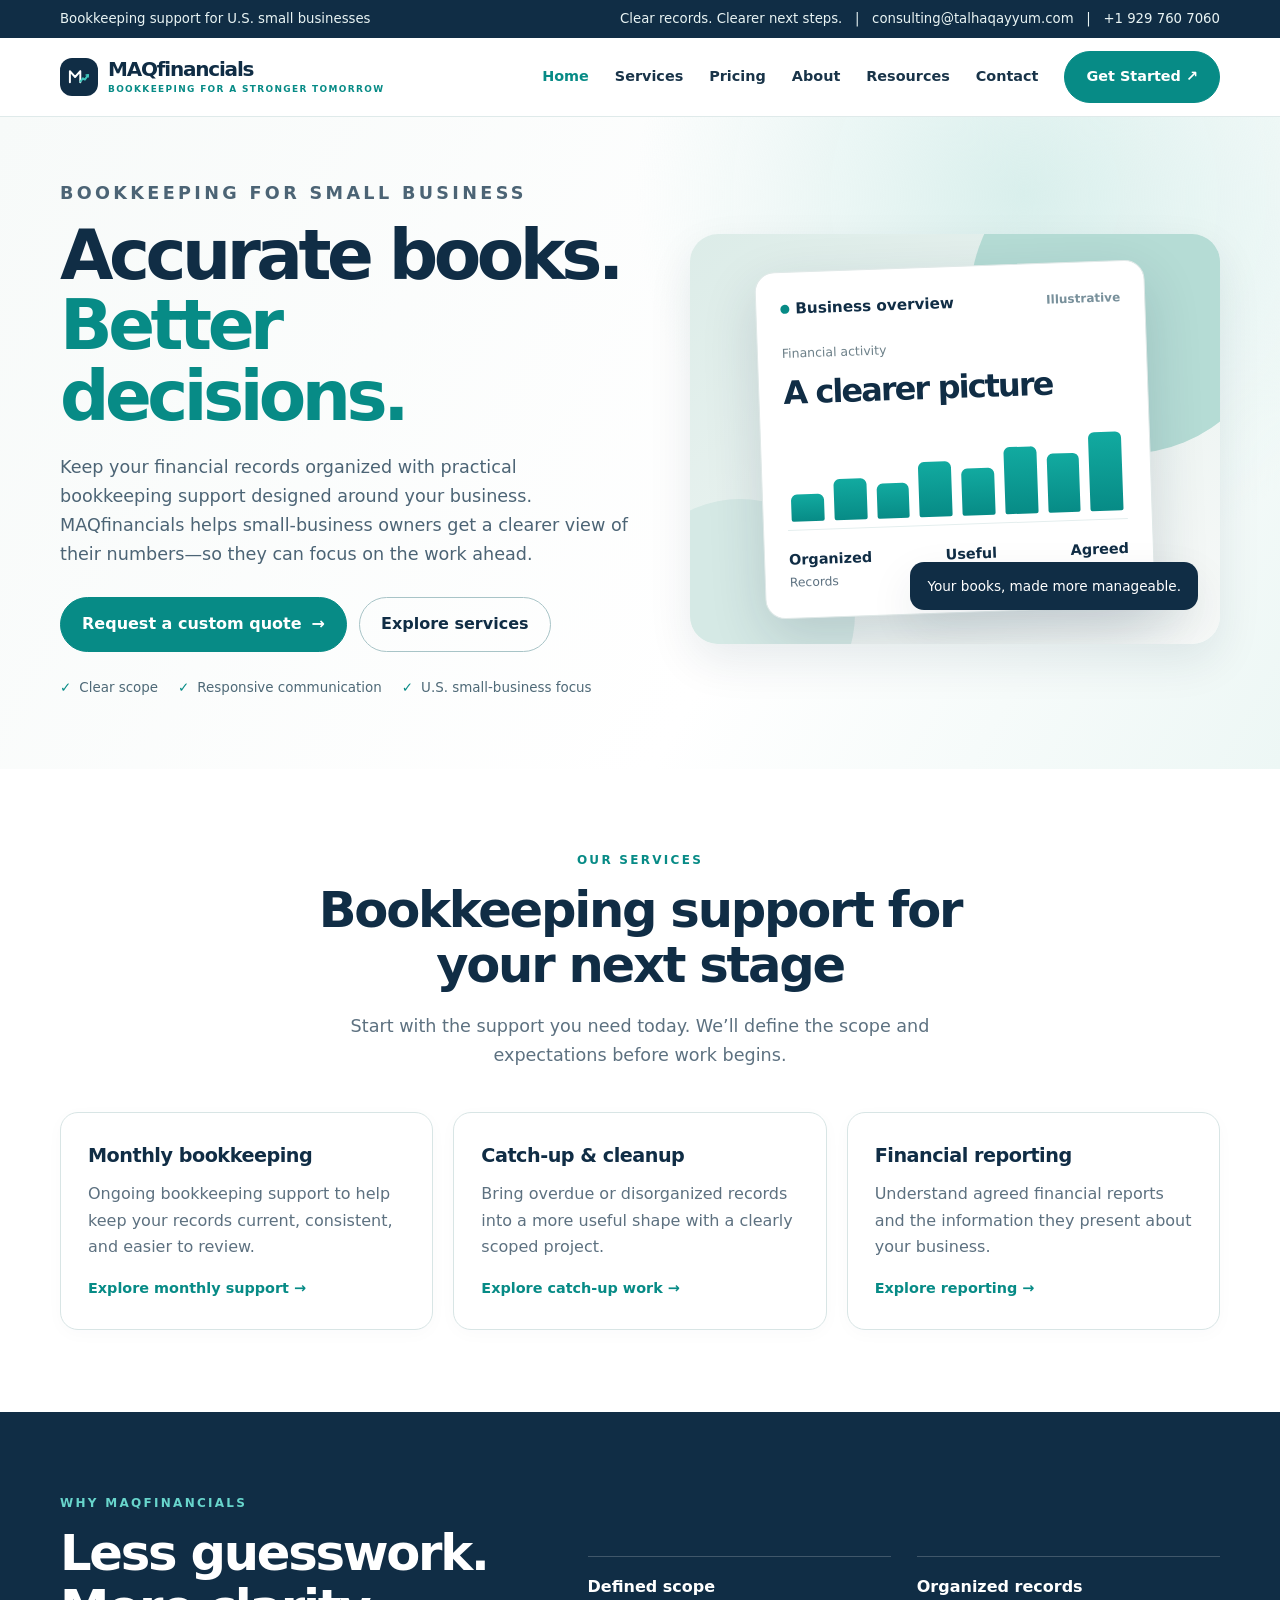
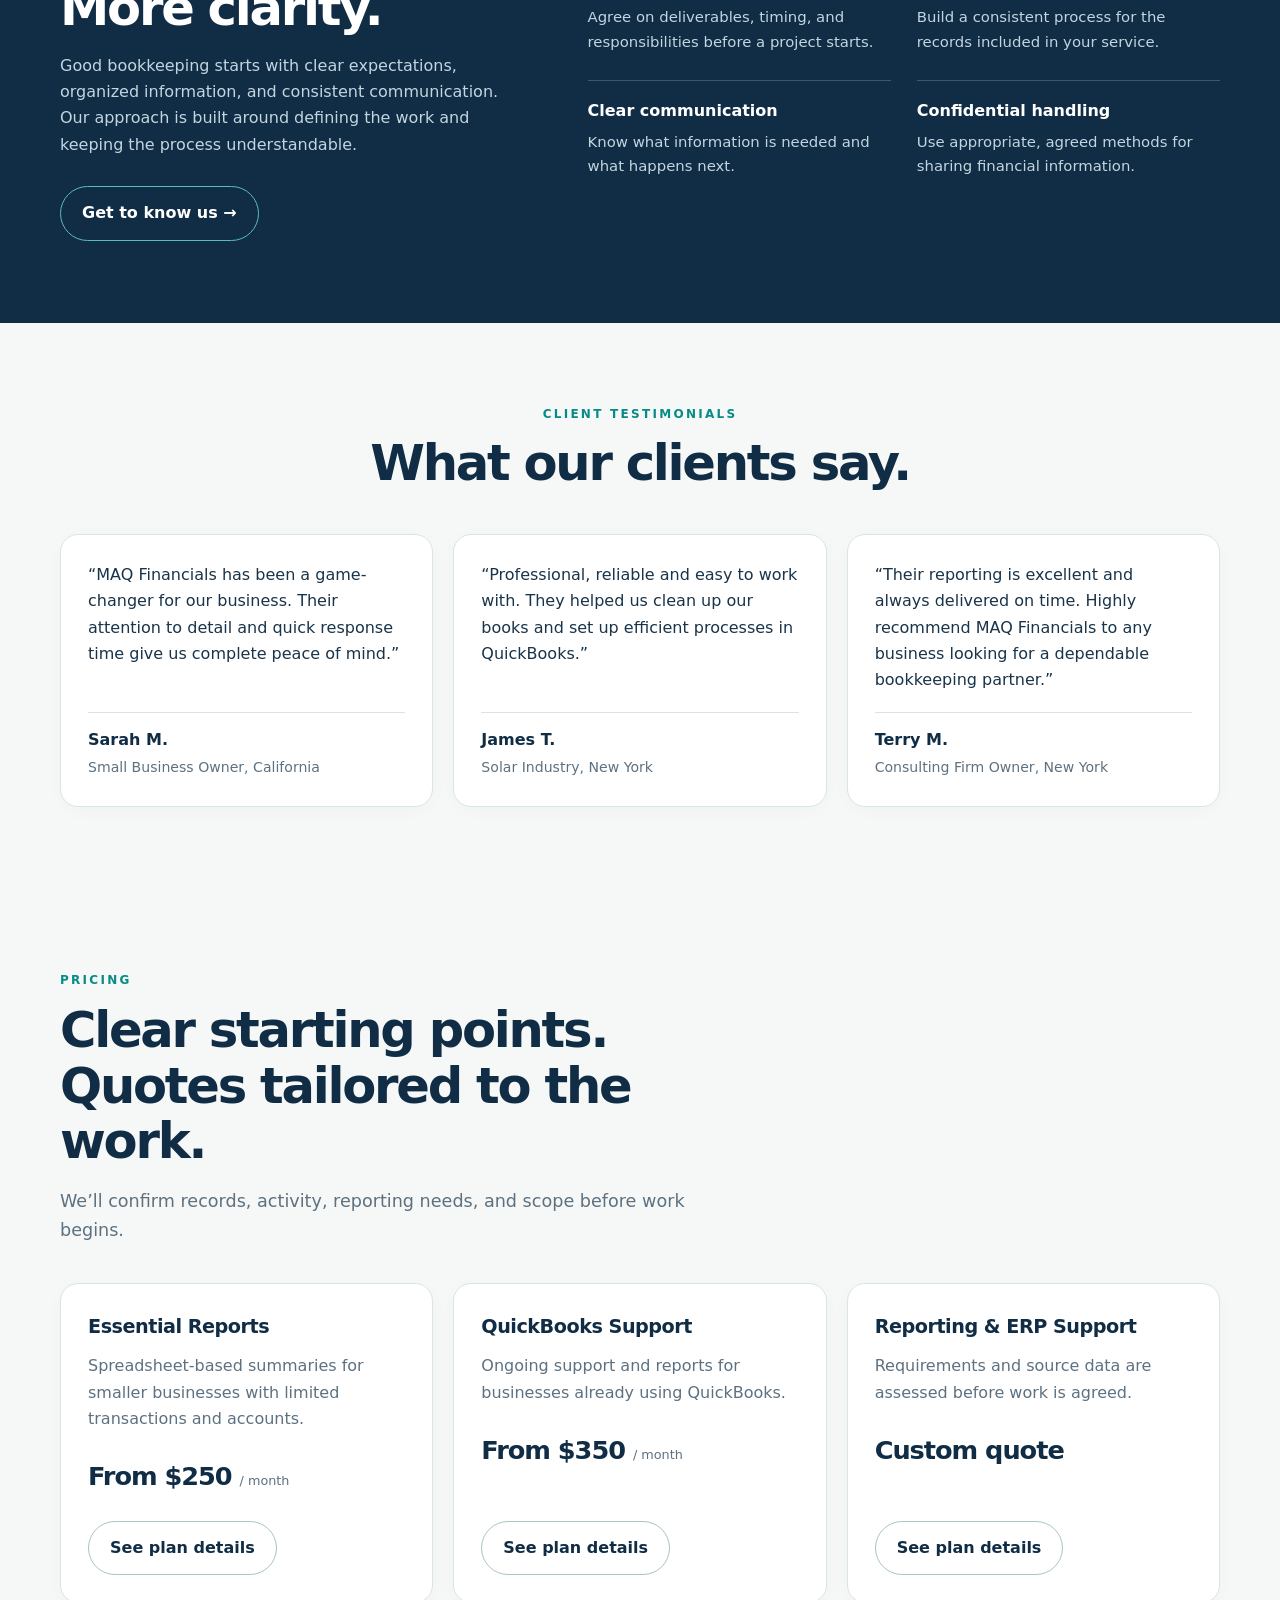
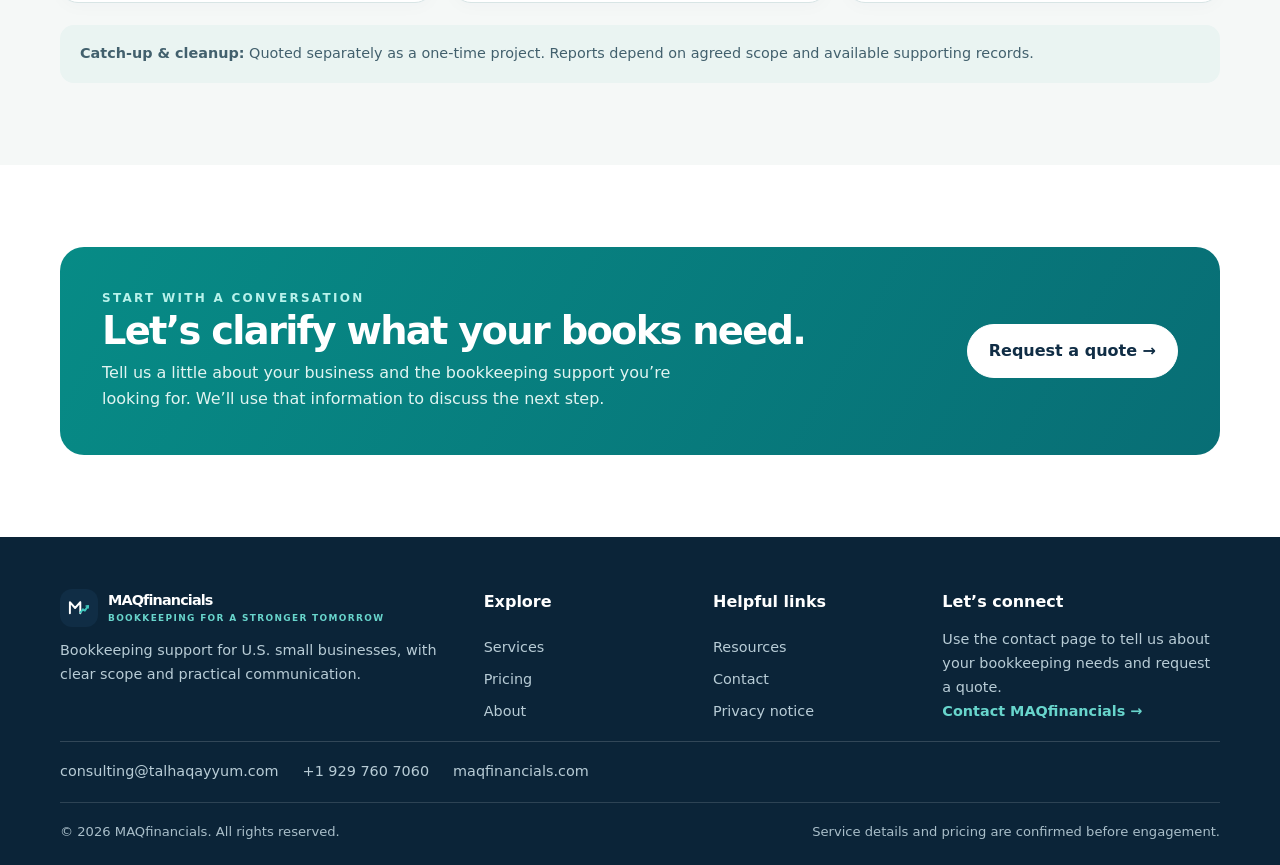
==== index.html @ c83239cd "Add client testimonials to homepage" ====
<!doctype html><html lang="en"><head><meta charset="utf-8"><meta name="viewport" content="width=device-width, initial-scale=1"><meta name="description" content="MAQfinancials offers bookkeeping support for U.S. small businesses, including monthly bookkeeping, catch-up and cleanup, and financial reporting. Request a custom quote."><title>MAQfinancials | Bookkeeping for Small Businesses</title><link rel="icon" type="image/svg+xml" href="assets/favicon.svg"><link rel="stylesheet" href="styles.css?v=20261030-testimonials"></head><body>
<div class="topbar"><div class="container"><span>Bookkeeping support for U.S. small businesses</span><span>Clear records. Clearer next steps. &nbsp; | &nbsp; <a href="mailto:consulting@talhaqayyum.com">consulting@talhaqayyum.com</a> &nbsp; | &nbsp; <a href="tel:+19297607060">+1 929 760 7060</a></span></div></div><header class="header"><div class="container nav"><a class="brand" href="index.html" aria-label="MAQfinancials home"><span class="brand-mark"><img src="assets/maq-mark.svg" alt="" width="26" height="26" aria-hidden="true"></span><span>MAQfinancials<small>BOOKKEEPING FOR A STRONGER TOMORROW</small></span></a><button class="menu-btn" aria-expanded="false" aria-label="Toggle navigation">Menu ☰</button><nav class="navlinks"><a class="active" href="index.html">Home</a><a href="services.html">Services</a><a href="pricing.html">Pricing</a><a href="about.html">About</a><a href="resources.html">Resources</a><a href="contact.html">Contact</a><a class="btn" href="contact.html">Get Started ↗</a></nav></div></header>
<main><section class="hero"><div class="container hero-grid"><div><p class="eyebrow">Bookkeeping for small business</p><h1>Accurate books.<br><em>Better decisions.</em></h1><p>Keep your financial records organized with practical bookkeeping support designed around your business. MAQfinancials helps small-business owners get a clearer view of their numbers—so they can focus on the work ahead.</p><div class="actions"><a class="btn" href="contact.html">Request a custom quote <span>→</span></a><a class="btn secondary" href="services.html">Explore services</a></div><div class="microtrust"><span>Clear scope</span><span>Responsive communication</span><span>U.S. small-business focus</span></div></div><div class="hero-art" aria-label="Illustration of a financial dashboard"><div class="dashboard"><div class="dash-top"><span><span class="dot"></span>Business overview</span><span style="color:#78909b;font-size:.75rem">Illustrative</span></div><div class="dash-label">Financial activity</div><div class="dash-number">A clearer picture</div><div class="chart"><i style="height:32%"></i><i style="height:48%"></i><i style="height:41%"></i><i style="height:64%"></i><i style="height:55%"></i><i style="height:78%"></i><i style="height:68%"></i><i style="height:91%"></i></div><div class="dash-bottom"><span><strong>Organized</strong>Records</span><span><strong>Useful</strong>Reports</span><span><strong>Agreed</strong>Scope</span></div></div><div class="float-note">Your books, made more manageable.</div></div></div></section>
<section class="section"><div class="container"><div class="section-head center"><p class="eyebrow">Our services</p><h2>Bookkeeping support for your next stage</h2><p class="lead" style="margin-inline:auto">Start with the support you need today. We’ll define the scope and expectations before work begins.</p></div><div class="grid3"><article class="card"><h3>Monthly bookkeeping</h3><p>Ongoing bookkeeping support to help keep your records current, consistent, and easier to review.</p><a class="textlink" href="services.html#monthly">Explore monthly support</a></article><article class="card"><h3>Catch-up &amp; cleanup</h3><p>Bring overdue or disorganized records into a more useful shape with a clearly scoped project.</p><a class="textlink" href="services.html#catchup">Explore catch-up work</a></article><article class="card"><h3>Financial reporting</h3><p>Understand agreed financial reports and the information they present about your business.</p><a class="textlink" href="services.html#reporting">Explore reporting</a></article></div></div></section>
<section class="section dark"><div class="container band-grid"><div><p class="eyebrow" style="color:#68d5cc">Why MAQfinancials</p><h2>Less guesswork.<br>More clarity.</h2><p class="muted">Good bookkeeping starts with clear expectations, organized information, and consistent communication. Our approach is built around defining the work and keeping the process understandable.</p><a class="btn secondary" style="color:#fff;border-color:#5abcb8;margin-top:12px" href="about.html">Get to know us →</a></div><div class="benefits"><div class="benefit"><b>Defined scope</b><p>Agree on deliverables, timing, and responsibilities before a project starts.</p></div><div class="benefit"><b>Organized records</b><p>Build a consistent process for the records included in your service.</p></div><div class="benefit"><b>Clear communication</b><p>Know what information is needed and what happens next.</p></div><div class="benefit"><b>Confidential handling</b><p>Use appropriate, agreed methods for sharing financial information.</p></div></div></div></section>
<section class="section tint testimonials-section"><div class="container"><div class="section-head center"><p class="eyebrow">Client testimonials</p><h2>What our clients say.</h2></div><div class="grid3 testimonials"><article class="card testimonial-card"><blockquote class="testimonial-quote">“MAQ Financials has been a game-changer for our business. Their attention to detail and quick response time give us complete peace of mind.”</blockquote><div class="testimonial-attribution"><strong>Sarah M.</strong><span>Small Business Owner, California</span></div></article><article class="card testimonial-card"><blockquote class="testimonial-quote">“Professional, reliable and easy to work with. They helped us clean up our books and set up efficient processes in QuickBooks.”</blockquote><div class="testimonial-attribution"><strong>James T.</strong><span>Solar Industry, New York</span></div></article><article class="card testimonial-card"><blockquote class="testimonial-quote">“Their reporting is excellent and always delivered on time. Highly recommend MAQ Financials to any business looking for a dependable bookkeeping partner.”</blockquote><div class="testimonial-attribution"><strong>Terry M.</strong><span>Consulting Firm Owner, New York</span></div></article></div></div></section>
<section class="section tint"><div class="container"><div class="section-head"><p class="eyebrow">Pricing</p><h2>Clear starting points.<br>Quotes tailored to the work.</h2><p class="lead">We’ll confirm records, activity, reporting needs, and scope before work begins.</p></div><div class="grid3"><article class="card price-card"><h3>Essential Reports</h3><p>Spreadsheet-based summaries for smaller businesses with limited transactions and accounts.</p><div class="price">From $250 <small>/ month</small></div><a class="btn secondary" href="pricing.html">See plan details</a></article><article class="card price-card"><h3>QuickBooks Support</h3><p>Ongoing support and reports for businesses already using QuickBooks.</p><div class="price">From $350 <small>/ month</small></div><a class="btn secondary" href="pricing.html">See plan details</a></article><article class="card price-card"><h3>Reporting &amp; ERP Support</h3><p>Requirements and source data are assessed before work is agreed.</p><div class="price">Custom quote</div><a class="btn secondary" href="pricing.html">See plan details</a></article></div><div class="price-note"><strong>Catch-up &amp; cleanup:</strong> Quoted separately as a one-time project. Reports depend on agreed scope and available supporting records.</div></div></section>
<section class="section"><div class="container"><div class="cta"><div><p class="eyebrow" style="color:#b8f2eb">Start with a conversation</p><h2>Let’s clarify what your books need.</h2><p>Tell us a little about your business and the bookkeeping support you’re looking for. We’ll use that information to discuss the next step.</p></div><a class="btn light" href="contact.html">Request a quote →</a></div></div></section></main>
<footer class="footer"><div class="container"><div class="footer-grid"><div><a class="brand" href="index.html"><span class="brand-mark"><img src="assets/maq-mark.svg" alt="" width="26" height="26" aria-hidden="true"></span><span>MAQfinancials<small style="color:#68d5cc">BOOKKEEPING FOR A STRONGER TOMORROW</small></span></a><p>Bookkeeping support for U.S. small businesses, with clear scope and practical communication.</p></div><div><h4>Explore</h4><div class="footer-links"><a href="services.html">Services</a><a href="pricing.html">Pricing</a><a href="about.html">About</a></div></div><div><h4>Helpful links</h4><div class="footer-links"><a href="resources.html">Resources</a><a href="contact.html">Contact</a><a href="privacy.html">Privacy notice</a></div></div><div><h4>Let’s connect</h4><p>Use the contact page to tell us about your bookkeeping needs and request a quote.</p><a class="textlink" style="color:#68d5cc" href="contact.html">Contact MAQfinancials</a></div></div><div class="footer-contact-strip" style="display:flex;flex-wrap:wrap;gap:12px 24px;padding:18px 0;border-top:1px solid rgba(255,255,255,.16);font-size:.92rem"><a href="mailto:consulting@talhaqayyum.com">consulting@talhaqayyum.com</a><a href="tel:+19297607060">+1 929 760 7060</a><a href="https://maqfinancials.com">maqfinancials.com</a></div><div class="footer-bottom"><span>© <span data-year></span> MAQfinancials. All rights reserved.</span><span>Service details and pricing are confirmed before engagement.</span></div></div></footer><script src="script.js"></script></body></html>
---- styles.css ----
:root{--navy:#102d45;--navy2:#173d55;--teal:#078b86;--teal2:#0da69c;--ink:#193449;--muted:#5d7180;--cream:#f5f8f7;--pale:#eaf4f2;--white:#fff;--line:#d8e5e5;--shadow:0 18px 45px rgba(16,45,69,.09);--radius:18px}*{box-sizing:border-box}html{scroll-behavior:smooth}body{margin:0;font-family:Inter,ui-sans-serif,system-ui,-apple-system,BlinkMacSystemFont,"Segoe UI",sans-serif;color:var(--ink);line-height:1.65;background:#fff}a{color:inherit;text-decoration:none}img{max-width:100%;display:block}.container{width:min(1160px,calc(100% - 40px));margin:auto}.topbar{background:var(--navy);color:#e9f4f4;font-size:.83rem;padding:8px 0}.topbar .container{display:flex;justify-content:space-between;gap:16px;flex-wrap:wrap}.header{position:sticky;top:0;z-index:20;background:rgba(255,255,255,.95);backdrop-filter:blur(12px);border-bottom:1px solid rgba(216,229,229,.8)}.nav{min-height:78px;display:flex;align-items:center;justify-content:space-between;gap:24px}.brand{display:flex;align-items:center;gap:10px;color:var(--navy);font-size:1.25rem;font-weight:800;letter-spacing:-.06em;line-height:1}.brand-mark{width:38px;height:38px;border-radius:12px;background:var(--navy);display:grid;place-items:center;color:#fff;font-weight:800;letter-spacing:-.08em}.brand-mark img{width:26px;height:26px;display:block}.brand span small{display:block;font-size:.56rem;letter-spacing:.15em;font-weight:700;color:var(--teal);margin-top:6px}.navlinks{display:flex;align-items:center;gap:26px;font-size:.9rem;font-weight:650}.navlinks a:hover,.navlinks a.active{color:var(--teal)}.menu-btn{display:none;border:1px solid var(--line);background:#fff;border-radius:10px;padding:9px 12px;color:var(--navy);font:inherit}.btn{display:inline-flex;align-items:center;justify-content:center;gap:10px;border-radius:999px;padding:13px 21px;background:var(--teal);color:#fff;font-weight:750;border:1px solid var(--teal);transition:.2s;cursor:pointer}.btn:hover{background:#06716d;transform:translateY(-1px)}.btn.secondary{background:transparent;color:var(--navy);border-color:#a8c4c7}.btn.light{background:#fff;color:var(--navy);border-color:#fff}.eyebrow{font-size:.75rem;text-transform:uppercase;letter-spacing:.19em;font-weight:800;color:var(--teal);margin:0 0 12px}.section{padding:82px 0}.section.compact{padding:58px 0}.section.tint{background:var(--cream)}.section.dark{background:var(--navy);color:#fff}.section.dark .muted{color:#c3d5df}.section-head{max-width:690px;margin-bottom:38px}.section-head.center{text-align:center;margin:0 auto 42px}.section h2,.page-hero h1{color:var(--navy);letter-spacing:-.045em;line-height:1.12;margin:0 0 16px;font-size:clamp(2rem,4vw,3.1rem)}.section.dark h2{color:#fff}.lead{font-size:1.1rem;color:var(--muted);max-width:650px}.muted{color:var(--muted)}.hero{padding:62px 0 70px;overflow:hidden;background:radial-gradient(circle at 80% 12%,#d9efec 0,transparent 33%),linear-gradient(120deg,#f7faf9 0%,#fff 62%,#edf7f5 100%)}.hero-grid{display:grid;grid-template-columns:1.04fr .96fr;gap:56px;align-items:center}.hero h1{font-size:clamp(2.7rem,5.4vw,4.65rem);line-height:1.02;letter-spacing:-.065em;color:var(--navy);margin:0 0 22px}.hero h1 em{font-style:normal;color:var(--teal)}.hero p{font-size:1.1rem;max-width:590px;color:#4c6475}.actions{display:flex;gap:12px;flex-wrap:wrap;margin:28px 0 25px}.microtrust{display:flex;gap:20px;flex-wrap:wrap;font-size:.84rem;color:#4e6977}.microtrust span:before{content:'✓';color:var(--teal);font-weight:900;margin-right:8px}.hero-art{position:relative;min-height:410px;border-radius:28px;overflow:hidden;background:linear-gradient(145deg,#dcece8,#f7f9f8);box-shadow:var(--shadow);padding:30px;display:flex;align-items:center;justify-content:center}.hero-art:before{content:'';position:absolute;width:310px;height:310px;border-radius:50%;background:#b5dcd5;right:-60px;top:-90px}.hero-art:after{content:'';position:absolute;width:230px;height:230px;border-radius:50%;background:#d5e9e5;left:-65px;bottom:-85px}.dashboard{position:relative;z-index:1;width:min(100%,390px);background:#fff;border:1px solid #e0e9e8;border-radius:20px;padding:24px;box-shadow:0 20px 55px rgba(16,45,69,.16);transform:rotate(-2deg)}.dash-top{display:flex;justify-content:space-between;align-items:center;font-weight:800;color:var(--navy);font-size:.95rem}.dot{width:9px;height:9px;border-radius:50%;background:var(--teal);display:inline-block;margin-right:6px}.dash-label{color:#6d8089;font-size:.78rem;margin-top:22px}.dash-number{font-size:2rem;font-weight:850;letter-spacing:-.06em;color:var(--navy);margin:2px 0 16px}.chart{height:96px;display:flex;align-items:end;gap:10px;border-bottom:1px solid #e4eeee;padding:0 4px 8px}.chart i{display:block;flex:1;background:linear-gradient(#12aaa0,#078b86);border-radius:6px 6px 2px 2px}.dash-bottom{display:flex;justify-content:space-between;gap:12px;margin-top:18px;font-size:.77rem;color:#5d7180}.dash-bottom strong{display:block;color:var(--navy);font-size:.9rem}.float-note{position:absolute;z-index:2;bottom:34px;right:22px;background:var(--navy);color:#fff;padding:13px 17px;border-radius:14px;box-shadow:var(--shadow);font-size:.85rem}.grid3{display:grid;grid-template-columns:repeat(3,1fr);gap:20px}.grid2{display:grid;grid-template-columns:repeat(2,1fr);gap:24px}.card{background:#fff;border:1px solid var(--line);border-radius:var(--radius);padding:27px;box-shadow:0 4px 18px rgba(16,45,69,.025)}.card:hover{box-shadow:var(--shadow);transform:translateY(-2px);transition:.2s}.iconbox{width:48px;height:48px;border-radius:14px;background:var(--pale);color:var(--teal);display:grid;place-items:center;font-size:1.3rem;font-weight:850;margin-bottom:20px}.card h3{margin:0 0 10px;color:var(--navy);font-size:1.2rem;letter-spacing:-.025em}.card p{color:var(--muted);margin:0 0 15px}.textlink{color:var(--teal);font-weight:800;font-size:.9rem}.textlink:after{content:' →';}.band-grid{display:grid;grid-template-columns:.85fr 1.15fr;gap:60px;align-items:center}.benefits{display:grid;grid-template-columns:repeat(2,1fr);gap:26px}.benefit{border-top:1px solid rgba(255,255,255,.2);padding-top:17px}.benefit b{display:block;margin-bottom:5px}.benefit p{color:#c3d5df;margin:0;font-size:.93rem}.price-card{display:flex;flex-direction:column;min-height:320px}.price-card .price{font-size:1.6rem;font-weight:850;letter-spacing:-.04em;color:var(--navy);margin:8px 0}.price-card .price small{font-size:.8rem;letter-spacing:0;color:var(--muted);font-weight:500}.price-card ul{list-style:none;padding:0;margin:8px 0 24px;color:var(--muted);font-size:.93rem}.price-card li{margin:9px 0}.price-card li:before{content:'✓';color:var(--teal);font-weight:900;margin-right:9px}.price-card .btn{margin-top:auto;align-self:flex-start}.price-note{background:var(--pale);border-radius:14px;padding:17px 20px;color:#42606d;font-size:.9rem;margin-top:22px}.cta{background:linear-gradient(120deg,var(--teal),#086e75);color:#fff;border-radius:24px;padding:42px;display:flex;justify-content:space-between;align-items:center;gap:24px}.cta h2{color:#fff;margin:0 0 8px;font-size:clamp(1.7rem,3vw,2.4rem)}.cta p{margin:0;color:#e1f4f1;max-width:620px}.page-hero{padding:74px 0;background:linear-gradient(120deg,#f1f8f6,#fff 58%,#e5f3f1)}.page-hero .container{max-width:920px}.page-hero h1{font-size:clamp(2.5rem,5vw,4rem);max-width:850px}.breadcrumb{font-size:.85rem;color:var(--muted);margin-bottom:20px}.about-panel{background:var(--pale);padding:30px;border-radius:20px}.form{display:grid;gap:16px}.field{display:grid;gap:7px}.field label{font-weight:750;font-size:.9rem;color:var(--navy)}.field input,.field select,.field textarea{width:100%;border:1px solid #cbdcdd;border-radius:12px;padding:13px 14px;font:inherit;color:var(--ink);background:#fff}.field textarea{min-height:130px;resize:vertical}.field input:focus,.field select:focus,.field textarea:focus{outline:3px solid #b9e2dd;border-color:var(--teal)}.form-hint{font-size:.83rem;color:var(--muted)}.footer{background:#0b2438;color:#e8f2f5;padding:52px 0 22px}.footer-grid{display:grid;grid-template-columns:1.4fr .7fr .7fr 1fr;gap:35px}.footer .brand{color:#fff}.footer p,.footer a{color:#b8ccd6;font-size:.9rem}.footer h4{margin:0 0 13px;color:#fff}.footer-links{display:grid;gap:8px}.footer-bottom{border-top:1px solid rgba(255,255,255,.14);margin-top:35px;padding-top:18px;display:flex;justify-content:space-between;gap:12px;flex-wrap:wrap;color:#a9bec9;font-size:.82rem}.notice{padding:14px 16px;border-radius:12px;background:#f4f8f8;color:#526c77;font-size:.87rem;border:1px solid var(--line)}.faq{border-bottom:1px solid var(--line);padding:19px 0}.faq h3{margin:0 0 7px;color:var(--navy);font-size:1.05rem}.faq p{margin:0;color:var(--muted)}.mobile-only{display:none}@media(max-width:900px){.navlinks{gap:15px}.hero-grid{gap:30px}.grid3{grid-template-columns:repeat(2,1fr)}.band-grid{grid-template-columns:1fr;gap:30px}.footer-grid{grid-template-columns:repeat(2,1fr)}}@media(max-width:700px){.container{width:min(100% - 30px,1160px)}.topbar .container{justify-content:center}.nav{min-height:70px}.menu-btn{display:block}.navlinks{display:none;position:absolute;left:15px;right:15px;top:70px;background:#fff;border:1px solid var(--line);box-shadow:var(--shadow);border-radius:16px;padding:18px;align-items:stretch;gap:0;flex-direction:column}.navlinks.open{display:flex}.navlinks a{padding:12px 8px;border-bottom:1px solid #edf2f2}.navlinks a:last-child{border-bottom:0}.navlinks .btn{margin-top:10px}.hero{padding:42px 0 50px}.hero-grid{grid-template-columns:1fr}.hero-art{min-height:330px}.hero h1{font-size:clamp(2.5rem,12vw,3.7rem)}.section{padding:58px 0}.section.compact{padding:45px 0}.grid3,.grid2,.benefits{grid-template-columns:1fr}.cta{padding:28px;align-items:flex-start;flex-direction:column}.page-hero{padding:52px 0}.footer-grid{grid-template-columns:1fr 1fr;gap:26px}.footer-grid>div:first-child{grid-column:1/-1}.microtrust{gap:10px 17px}.card{padding:23px}}@media(prefers-reduced-motion:reduce){html{scroll-behavior:auto}*,*:before,*:after{transition:none!important}}
/* Mobile header refinements */
@media(max-width:700px){
  .topbar{padding:7px 0}
  .topbar .container{display:block;text-align:center;font-size:.74rem;line-height:1.35}
  .topbar .container>span:nth-child(2){display:none}
  .nav{min-height:68px;gap:10px}
  .brand{font-size:1.1rem;gap:8px;letter-spacing:-.05em}
  .brand-mark{width:35px;height:35px;border-radius:11px}
  .brand-mark img{width:23px;height:23px}
  .brand span small{font-size:.48rem;letter-spacing:.11em;margin-top:5px;white-space:nowrap}
  .menu-btn{display:inline-flex;align-items:center;justify-content:center;min-height:42px;padding:8px 12px;border-radius:12px;font-size:.88rem;font-weight:700;white-space:nowrap;box-shadow:0 3px 12px rgba(16,45,69,.06);touch-action:manipulation}
  .navlinks{top:calc(100% + 8px);max-height:calc(100vh - 130px);overflow-y:auto;overscroll-behavior:contain;padding:12px;border-radius:16px}
  .navlinks a{min-height:44px;display:flex;align-items:center;padding:11px 10px}
  .navlinks .btn{justify-content:center;margin-top:10px}
  .menu-btn:focus-visible,.navlinks a:focus-visible{outline:3px solid #b9e2dd;outline-offset:2px}
}
@media(max-width:380px){
  .container{width:calc(100% - 24px)}
  .brand{font-size:1.02rem;gap:7px}
  .brand-mark{width:32px;height:32px}
  .brand span small{font-size:.44rem;letter-spacing:.09em}
  .menu-btn{padding:7px 10px}
}
/* Mobile-first page spacing and conversion layout */
@media(max-width:700px){
  .hero{padding:32px 0 40px}
  .hero-grid{gap:22px}
  .hero h1{font-size:clamp(2.35rem,10.5vw,3.25rem);line-height:1.04;margin-bottom:16px}
  .hero p{font-size:1rem;line-height:1.58;margin:0}
  .actions{display:grid;grid-template-columns:1fr;gap:10px;margin:21px 0 18px}
  .actions .btn{width:100%;min-height:48px}
  .microtrust{display:grid;grid-template-columns:1fr 1fr;align-items:start;gap:8px 12px;font-size:.76rem;line-height:1.35}
  .hero-art{min-height:250px;padding:18px;border-radius:20px}
  .dashboard{padding:17px;border-radius:16px;transform:none}
  .dash-label{margin-top:13px}
  .dash-number{font-size:1.65rem;margin-bottom:12px}
  .chart{height:66px;gap:8px}
  .dash-bottom{margin-top:13px;font-size:.72rem;gap:8px}
  .float-note{right:10px;bottom:10px;padding:9px 12px;font-size:.74rem}
  .section{padding:48px 0}
  .section.compact{padding:36px 0}
  .section-head{margin-bottom:25px}
  .section-head.center{margin-bottom:28px}
  .section h2,.page-hero h1{font-size:clamp(1.85rem,8vw,2.5rem);line-height:1.12}
  .lead{font-size:1rem;line-height:1.55;margin-top:10px}
  .page-hero{padding:38px 0}
  .breadcrumb{margin-bottom:15px}
  .card{padding:20px;border-radius:16px}
  .card p{font-size:.94rem;line-height:1.55}
  .card.grid2{gap:14px}
  .card.grid2 h2{font-size:1.7rem!important}
  .price-card{min-height:0}
  .price-card .price{font-size:1.4rem}
  .price-card ul{margin:8px 0 18px;font-size:.9rem;line-height:1.5}
  .price-card .btn{width:100%;min-height:48px;align-self:stretch}
  .price-note,.notice{font-size:.88rem;line-height:1.55}
  .cta{padding:24px 20px;gap:18px}
  .cta .btn{width:100%;min-height:48px}
  .footer{padding:40px 0 18px}
  .footer-grid{gap:22px 16px}
  .footer p,.footer a{overflow-wrap:anywhere}
  .footer-contact-strip{gap:10px 16px!important;font-size:.84rem!important}
  .footer-bottom{flex-direction:column;gap:6px;margin-top:24px}
  article[id]{scroll-margin-top:90px}
}
@media(max-width:380px){
  .hero h1{font-size:clamp(2.1rem,10.5vw,2.45rem)}
  .microtrust{grid-template-columns:1fr;gap:7px}
  .hero-art{min-height:220px;padding:14px}
  .dashboard{padding:14px}
  .dash-top{font-size:.84rem}
  .float-note{font-size:.69rem}
}
/* Keep footer content and divider spacing consistent */
.footer-grid{padding-bottom:18px}
.footer-grid>div{display:flex;flex-direction:column}
.footer-grid>div>p:last-of-type,.footer-links{margin-top:auto}
.footer-grid>div>.textlink{margin-top:0}
.footer-bottom{margin-top:0}
@media(max-width:700px){.footer-bottom{margin-top:0}}
.footer-grid>div>p:last-of-type{margin-bottom:0}
.footer-grid>div:first-child>p:last-of-type{margin-top:12px}
.testimonial-card{display:flex;flex-direction:column;min-height:100%}
.testimonial-quote{font-size:1rem;line-height:1.65;color:var(--ink);margin:0 0 18px;flex:1}
.testimonial-attribution{border-top:1px solid var(--line);padding-top:14px;color:var(--navy);display:flex;flex-direction:column;gap:3px}
.testimonial-attribution span{color:var(--muted);font-size:.88rem}
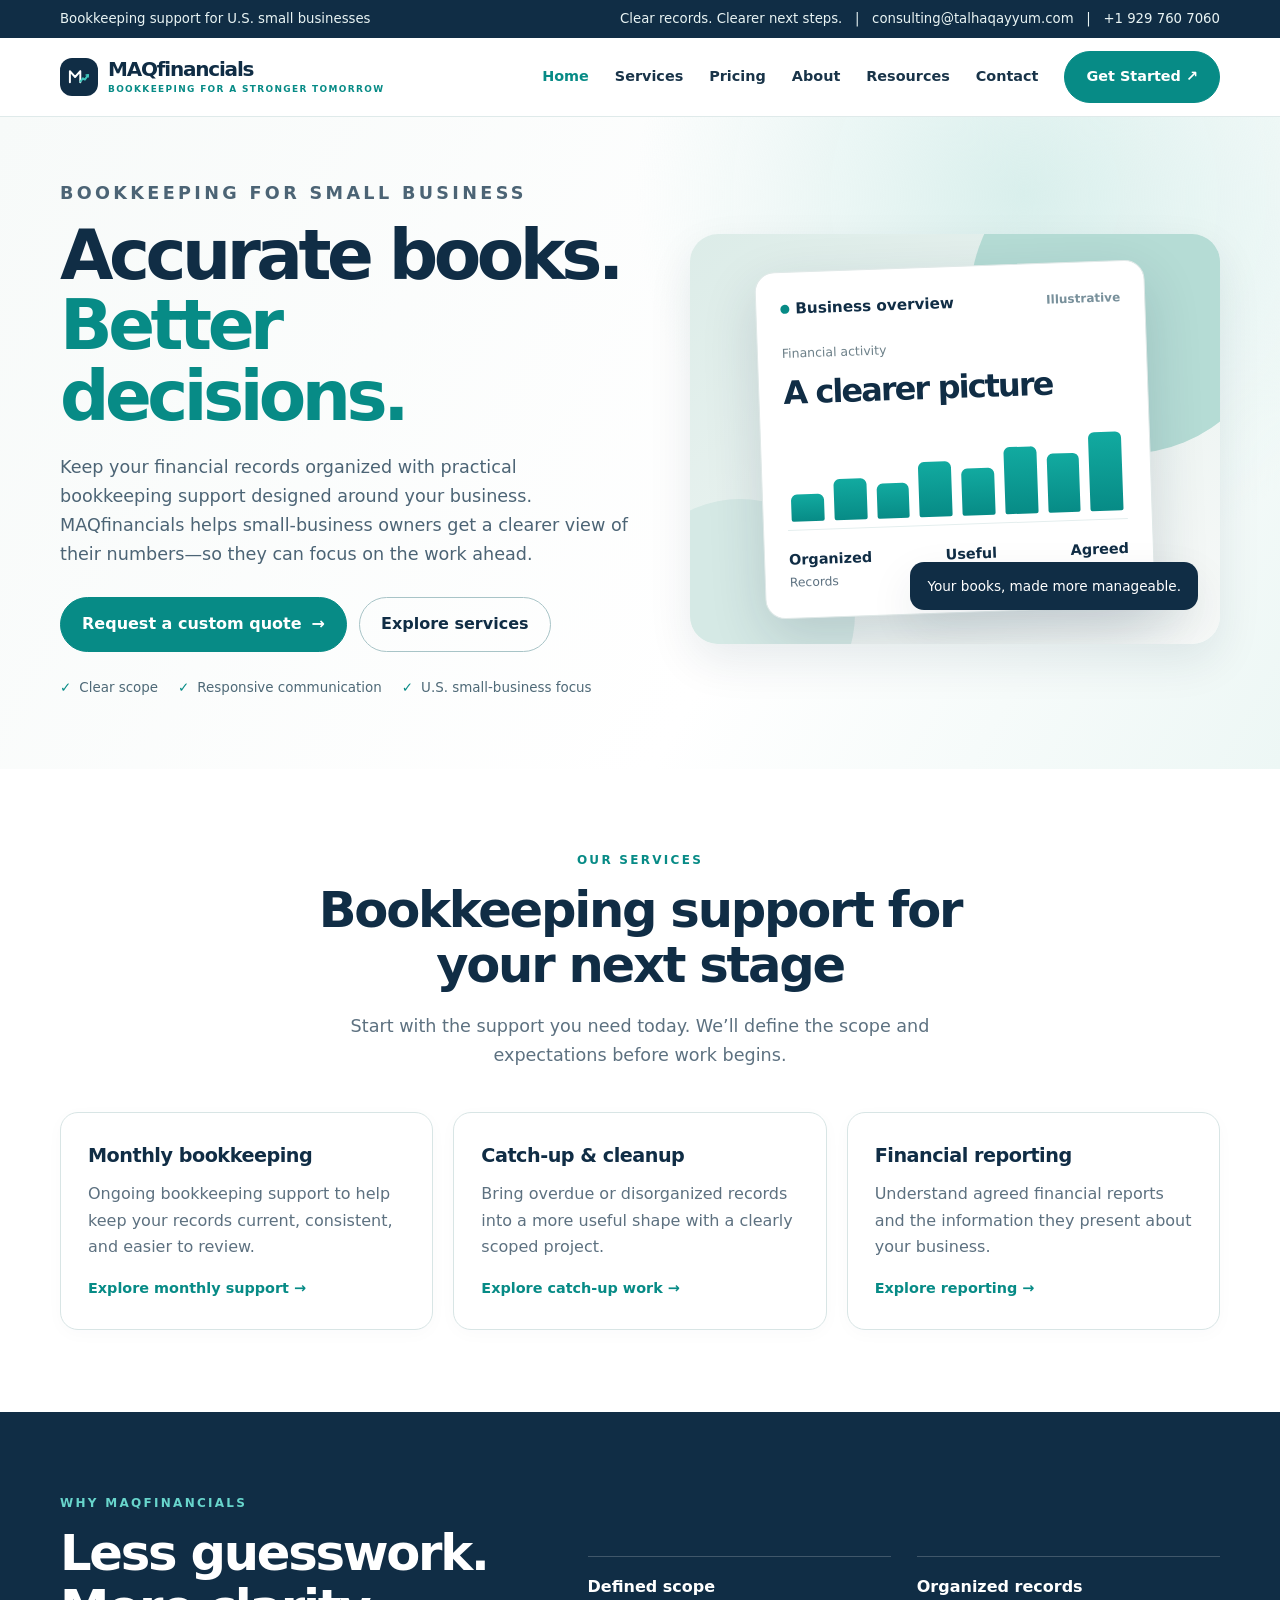
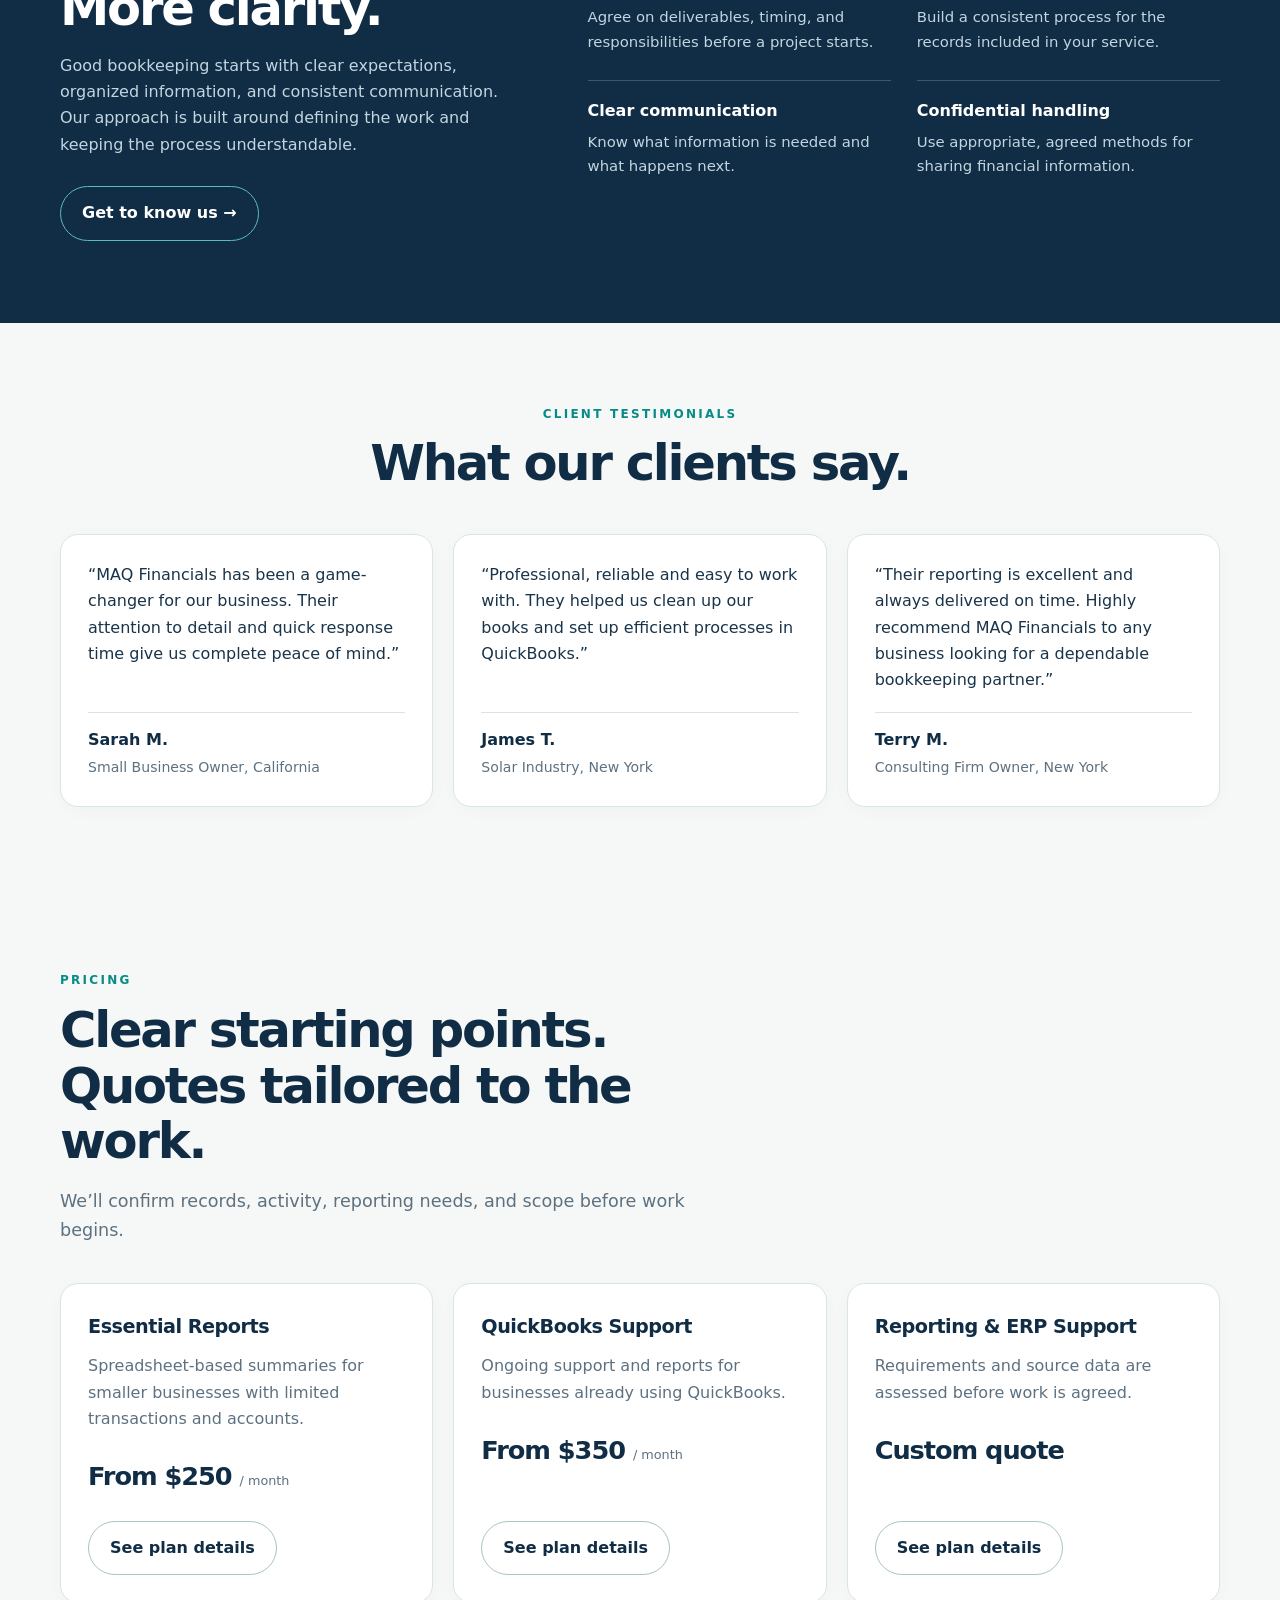
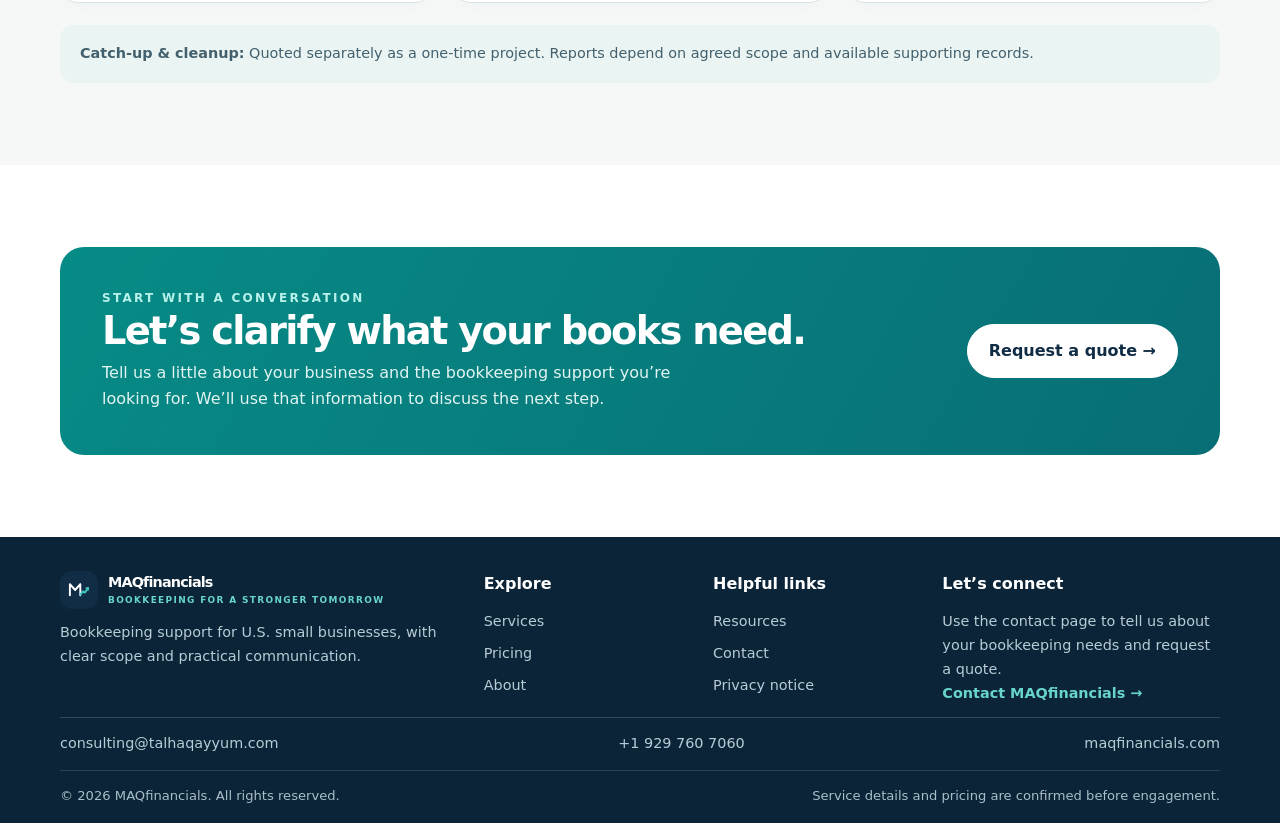
==== commit 67997d05: "Refresh shared footer styling" ====
--- a/index.html
+++ b/index.html
@@ -1,4 +1,4 @@
-<!doctype html><html lang="en"><head><meta charset="utf-8"><meta name="viewport" content="width=device-width, initial-scale=1"><meta name="description" content="MAQfinancials offers bookkeeping support for U.S. small businesses, including monthly bookkeeping, catch-up and cleanup, and financial reporting. Request a custom quote."><title>MAQfinancials | Bookkeeping for Small Businesses</title><link rel="icon" type="image/svg+xml" href="assets/favicon.svg"><link rel="stylesheet" href="styles.css?v=20261030-testimonials"></head><body>
+<!doctype html><html lang="en"><head><meta charset="utf-8"><meta name="viewport" content="width=device-width, initial-scale=1"><meta name="description" content="MAQfinancials offers bookkeeping support for U.S. small businesses, including monthly bookkeeping, catch-up and cleanup, and financial reporting. Request a custom quote."><title>MAQfinancials | Bookkeeping for Small Businesses</title><link rel="icon" type="image/svg+xml" href="assets/favicon.svg"><link rel="stylesheet" href="styles.css?v=20261030-footer-balanced"></head><body>
 <div class="topbar"><div class="container"><span>Bookkeeping support for U.S. small businesses</span><span>Clear records. Clearer next steps. &nbsp; | &nbsp; <a href="mailto:consulting@talhaqayyum.com">consulting@talhaqayyum.com</a> &nbsp; | &nbsp; <a href="tel:+19297607060">+1 929 760 7060</a></span></div></div><header class="header"><div class="container nav"><a class="brand" href="index.html" aria-label="MAQfinancials home"><span class="brand-mark"><img src="assets/maq-mark.svg" alt="" width="26" height="26" aria-hidden="true"></span><span>MAQfinancials<small>BOOKKEEPING FOR A STRONGER TOMORROW</small></span></a><button class="menu-btn" aria-expanded="false" aria-label="Toggle navigation">Menu ☰</button><nav class="navlinks"><a class="active" href="index.html">Home</a><a href="services.html">Services</a><a href="pricing.html">Pricing</a><a href="about.html">About</a><a href="resources.html">Resources</a><a href="contact.html">Contact</a><a class="btn" href="contact.html">Get Started ↗</a></nav></div></header>
 <main><section class="hero"><div class="container hero-grid"><div><p class="eyebrow">Bookkeeping for small business</p><h1>Accurate books.<br><em>Better decisions.</em></h1><p>Keep your financial records organized with practical bookkeeping support designed around your business. MAQfinancials helps small-business owners get a clearer view of their numbers—so they can focus on the work ahead.</p><div class="actions"><a class="btn" href="contact.html">Request a custom quote <span>→</span></a><a class="btn secondary" href="services.html">Explore services</a></div><div class="microtrust"><span>Clear scope</span><span>Responsive communication</span><span>U.S. small-business focus</span></div></div><div class="hero-art" aria-label="Illustration of a financial dashboard"><div class="dashboard"><div class="dash-top"><span><span class="dot"></span>Business overview</span><span style="color:#78909b;font-size:.75rem">Illustrative</span></div><div class="dash-label">Financial activity</div><div class="dash-number">A clearer picture</div><div class="chart"><i style="height:32%"></i><i style="height:48%"></i><i style="height:41%"></i><i style="height:64%"></i><i style="height:55%"></i><i style="height:78%"></i><i style="height:68%"></i><i style="height:91%"></i></div><div class="dash-bottom"><span><strong>Organized</strong>Records</span><span><strong>Useful</strong>Reports</span><span><strong>Agreed</strong>Scope</span></div></div><div class="float-note">Your books, made more manageable.</div></div></div></section>
 <section class="section"><div class="container"><div class="section-head center"><p class="eyebrow">Our services</p><h2>Bookkeeping support for your next stage</h2><p class="lead" style="margin-inline:auto">Start with the support you need today. We’ll define the scope and expectations before work begins.</p></div><div class="grid3"><article class="card"><h3>Monthly bookkeeping</h3><p>Ongoing bookkeeping support to help keep your records current, consistent, and easier to review.</p><a class="textlink" href="services.html#monthly">Explore monthly support</a></article><article class="card"><h3>Catch-up &amp; cleanup</h3><p>Bring overdue or disorganized records into a more useful shape with a clearly scoped project.</p><a class="textlink" href="services.html#catchup">Explore catch-up work</a></article><article class="card"><h3>Financial reporting</h3><p>Understand agreed financial reports and the information they present about your business.</p><a class="textlink" href="services.html#reporting">Explore reporting</a></article></div></div></section>
--- a/styles.css
+++ b/styles.css
@@ -85,3 +85,18 @@
 .testimonial-quote{font-size:1rem;line-height:1.65;color:var(--ink);margin:0 0 18px;flex:1}
 .testimonial-attribution{border-top:1px solid var(--line);padding-top:14px;color:var(--navy);display:flex;flex-direction:column;gap:3px}
 .testimonial-attribution span{color:var(--muted);font-size:.88rem}
+
+/* Compact, balanced footer layout */
+.footer{padding:34px 0 16px}
+.footer-grid{padding-bottom:12px}
+.footer-grid>div>p:last-of-type,.footer-links{margin-top:0}
+.footer-grid>div>.textlink{margin-top:0}
+.footer-contact-strip{justify-content:space-between!important;gap:8px 20px!important;padding:14px 0!important}
+.footer-bottom{margin-top:0;padding-top:14px}
+@media(max-width:700px){
+  .footer{padding:30px 0 14px}
+  .footer-grid{gap:18px 16px;padding-bottom:10px}
+  .footer-grid>div:nth-child(4){grid-column:1/-1}
+  .footer-contact-strip{justify-content:center!important;text-align:center;align-items:center;gap:8px 18px!important;padding:12px 0!important}
+  .footer-bottom{gap:5px;padding-top:12px}
+}
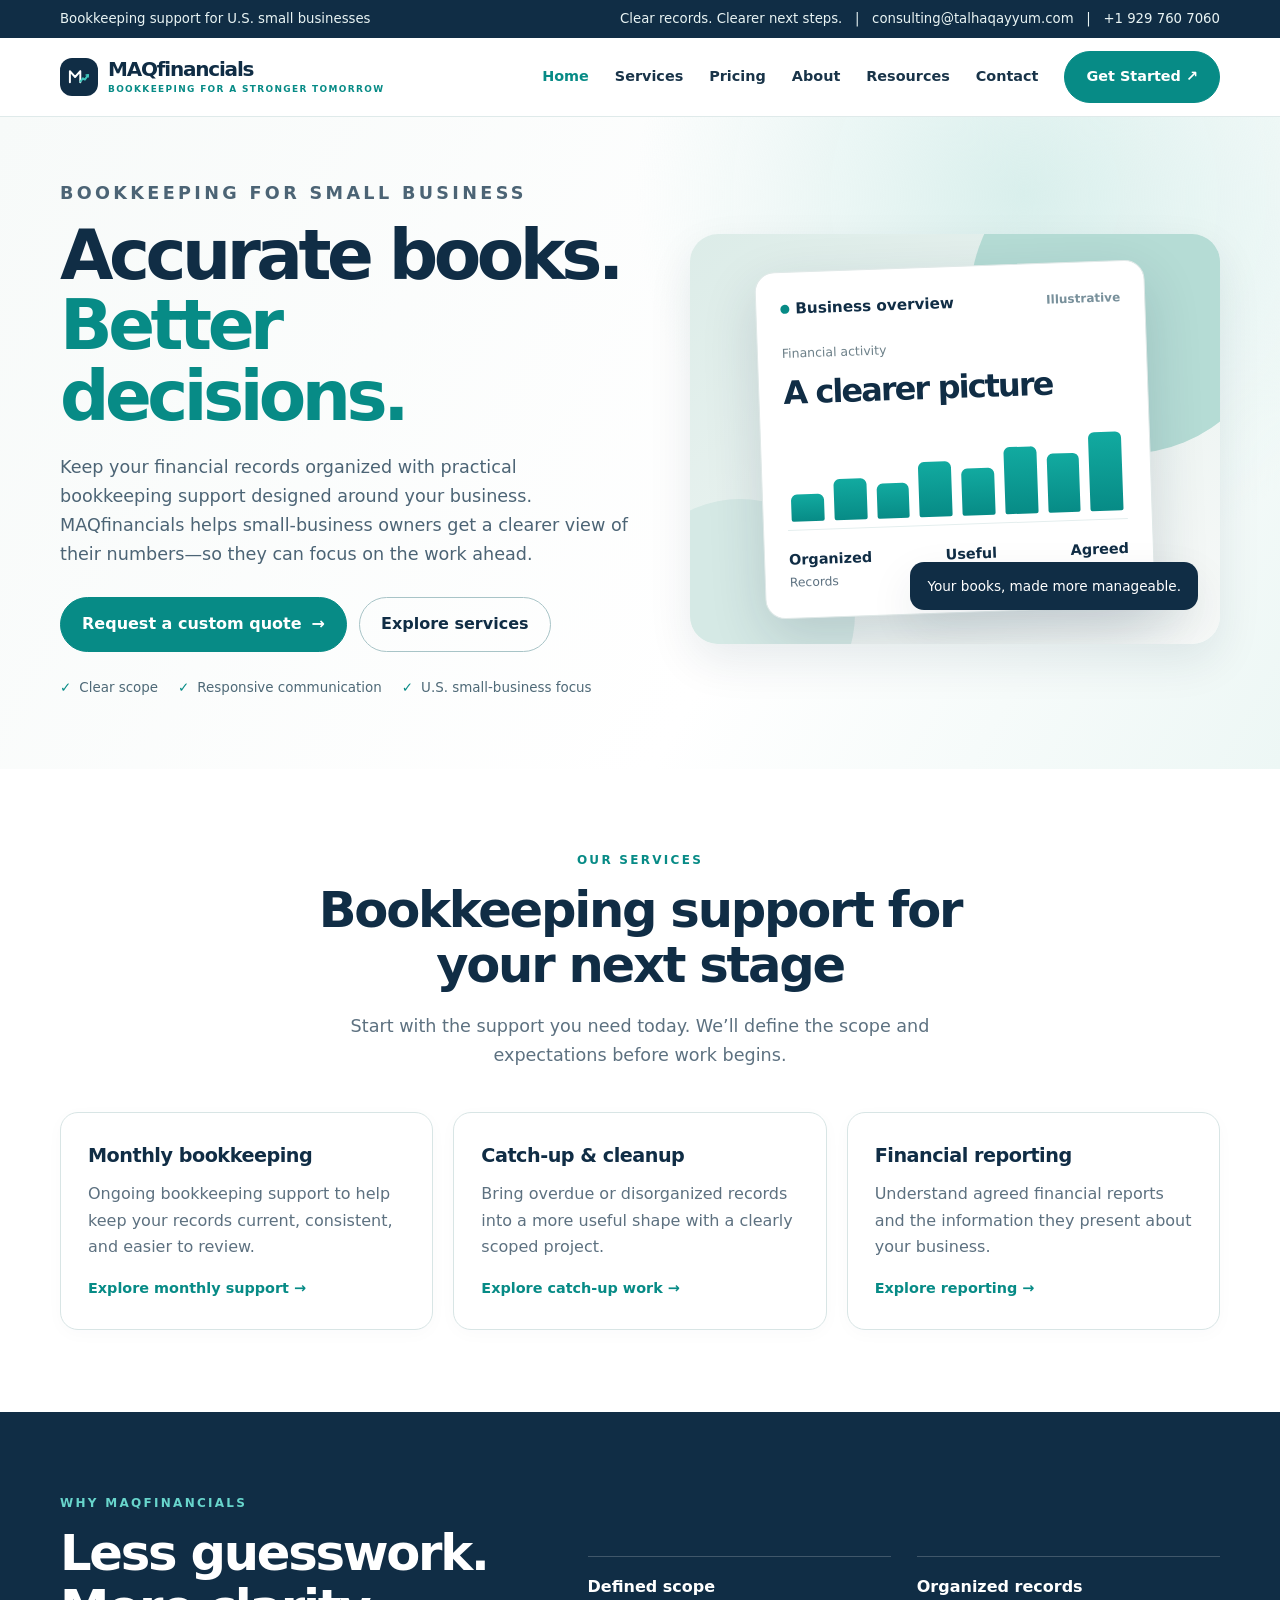
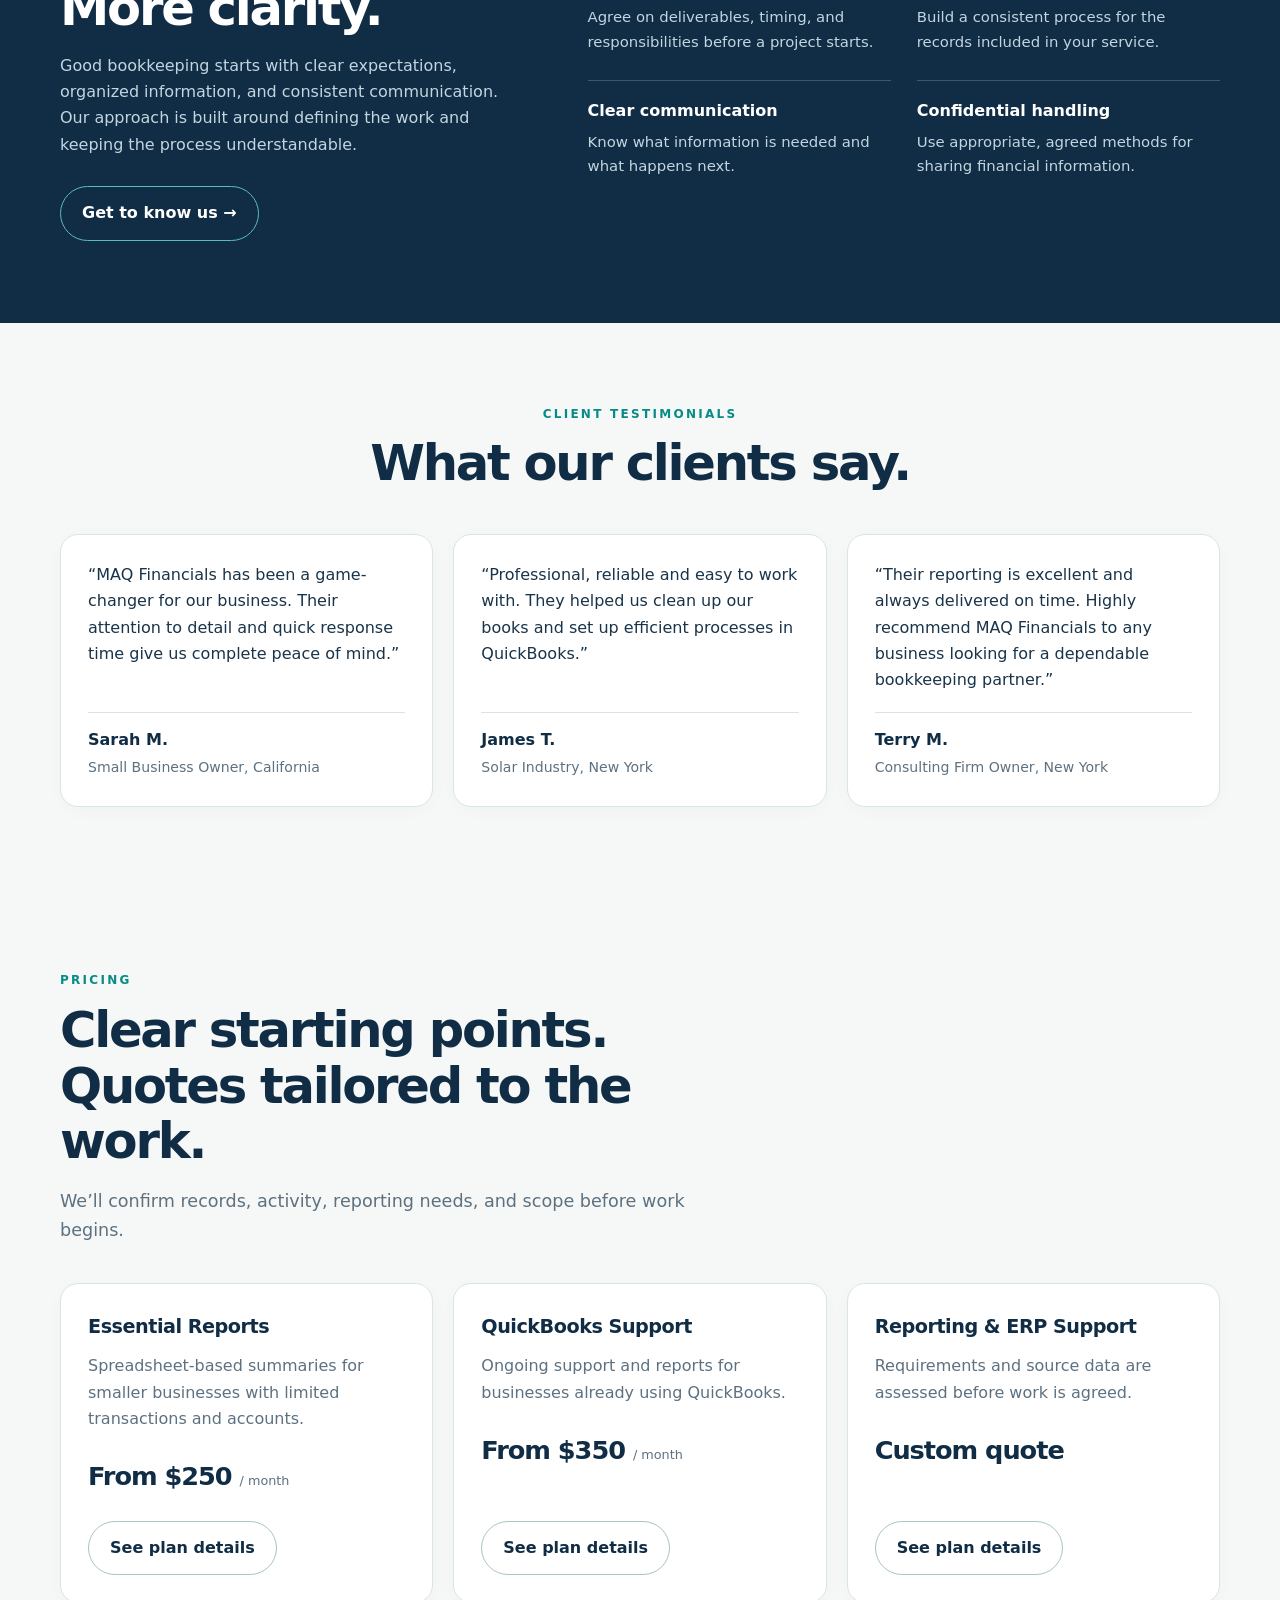
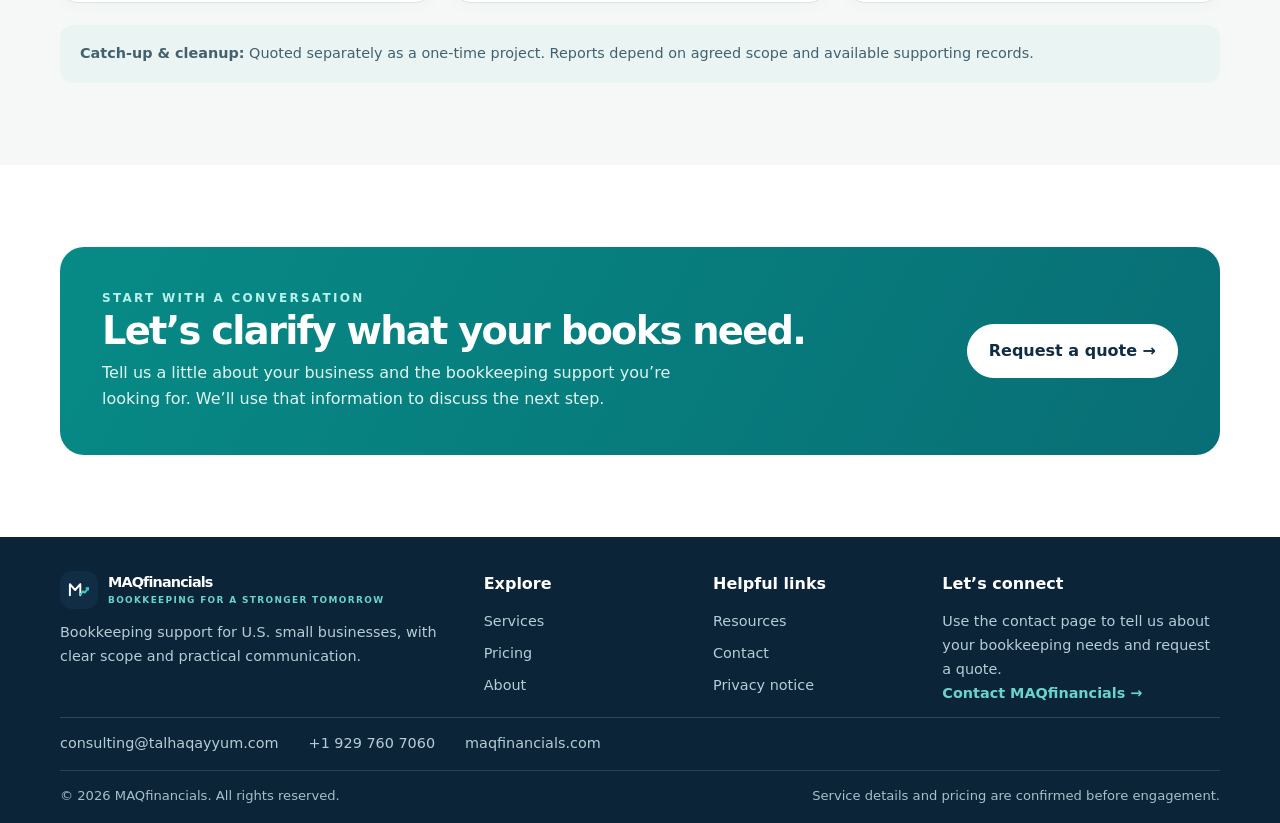
==== commit 3bd26ff8: "Refresh footer contact alignment" ====
--- a/index.html
+++ b/index.html
@@ -1,4 +1,4 @@
-<!doctype html><html lang="en"><head><meta charset="utf-8"><meta name="viewport" content="width=device-width, initial-scale=1"><meta name="description" content="MAQfinancials offers bookkeeping support for U.S. small businesses, including monthly bookkeeping, catch-up and cleanup, and financial reporting. Request a custom quote."><title>MAQfinancials | Bookkeeping for Small Businesses</title><link rel="icon" type="image/svg+xml" href="assets/favicon.svg"><link rel="stylesheet" href="styles.css?v=20261030-footer-balanced"></head><body>
+<!doctype html><html lang="en"><head><meta charset="utf-8"><meta name="viewport" content="width=device-width, initial-scale=1"><meta name="description" content="MAQfinancials offers bookkeeping support for U.S. small businesses, including monthly bookkeeping, catch-up and cleanup, and financial reporting. Request a custom quote."><title>MAQfinancials | Bookkeeping for Small Businesses</title><link rel="icon" type="image/svg+xml" href="assets/favicon.svg"><link rel="stylesheet" href="styles.css?v=20261030-footer-contact-left"></head><body>
 <div class="topbar"><div class="container"><span>Bookkeeping support for U.S. small businesses</span><span>Clear records. Clearer next steps. &nbsp; | &nbsp; <a href="mailto:consulting@talhaqayyum.com">consulting@talhaqayyum.com</a> &nbsp; | &nbsp; <a href="tel:+19297607060">+1 929 760 7060</a></span></div></div><header class="header"><div class="container nav"><a class="brand" href="index.html" aria-label="MAQfinancials home"><span class="brand-mark"><img src="assets/maq-mark.svg" alt="" width="26" height="26" aria-hidden="true"></span><span>MAQfinancials<small>BOOKKEEPING FOR A STRONGER TOMORROW</small></span></a><button class="menu-btn" aria-expanded="false" aria-label="Toggle navigation">Menu ☰</button><nav class="navlinks"><a class="active" href="index.html">Home</a><a href="services.html">Services</a><a href="pricing.html">Pricing</a><a href="about.html">About</a><a href="resources.html">Resources</a><a href="contact.html">Contact</a><a class="btn" href="contact.html">Get Started ↗</a></nav></div></header>
 <main><section class="hero"><div class="container hero-grid"><div><p class="eyebrow">Bookkeeping for small business</p><h1>Accurate books.<br><em>Better decisions.</em></h1><p>Keep your financial records organized with practical bookkeeping support designed around your business. MAQfinancials helps small-business owners get a clearer view of their numbers—so they can focus on the work ahead.</p><div class="actions"><a class="btn" href="contact.html">Request a custom quote <span>→</span></a><a class="btn secondary" href="services.html">Explore services</a></div><div class="microtrust"><span>Clear scope</span><span>Responsive communication</span><span>U.S. small-business focus</span></div></div><div class="hero-art" aria-label="Illustration of a financial dashboard"><div class="dashboard"><div class="dash-top"><span><span class="dot"></span>Business overview</span><span style="color:#78909b;font-size:.75rem">Illustrative</span></div><div class="dash-label">Financial activity</div><div class="dash-number">A clearer picture</div><div class="chart"><i style="height:32%"></i><i style="height:48%"></i><i style="height:41%"></i><i style="height:64%"></i><i style="height:55%"></i><i style="height:78%"></i><i style="height:68%"></i><i style="height:91%"></i></div><div class="dash-bottom"><span><strong>Organized</strong>Records</span><span><strong>Useful</strong>Reports</span><span><strong>Agreed</strong>Scope</span></div></div><div class="float-note">Your books, made more manageable.</div></div></div></section>
 <section class="section"><div class="container"><div class="section-head center"><p class="eyebrow">Our services</p><h2>Bookkeeping support for your next stage</h2><p class="lead" style="margin-inline:auto">Start with the support you need today. We’ll define the scope and expectations before work begins.</p></div><div class="grid3"><article class="card"><h3>Monthly bookkeeping</h3><p>Ongoing bookkeeping support to help keep your records current, consistent, and easier to review.</p><a class="textlink" href="services.html#monthly">Explore monthly support</a></article><article class="card"><h3>Catch-up &amp; cleanup</h3><p>Bring overdue or disorganized records into a more useful shape with a clearly scoped project.</p><a class="textlink" href="services.html#catchup">Explore catch-up work</a></article><article class="card"><h3>Financial reporting</h3><p>Understand agreed financial reports and the information they present about your business.</p><a class="textlink" href="services.html#reporting">Explore reporting</a></article></div></div></section>
--- a/styles.css
+++ b/styles.css
@@ -100,3 +100,7 @@
   .footer-contact-strip{justify-content:center!important;text-align:center;align-items:center;gap:8px 18px!important;padding:12px 0!important}
   .footer-bottom{gap:5px;padding-top:12px}
 }
+
+/* Left-align footer contact details for a calmer layout */
+.footer-contact-strip{justify-content:flex-start!important;gap:10px 30px!important}
+@media(max-width:700px){.footer-contact-strip{justify-content:flex-start!important;align-items:flex-start!important;text-align:left;gap:8px 22px!important}}
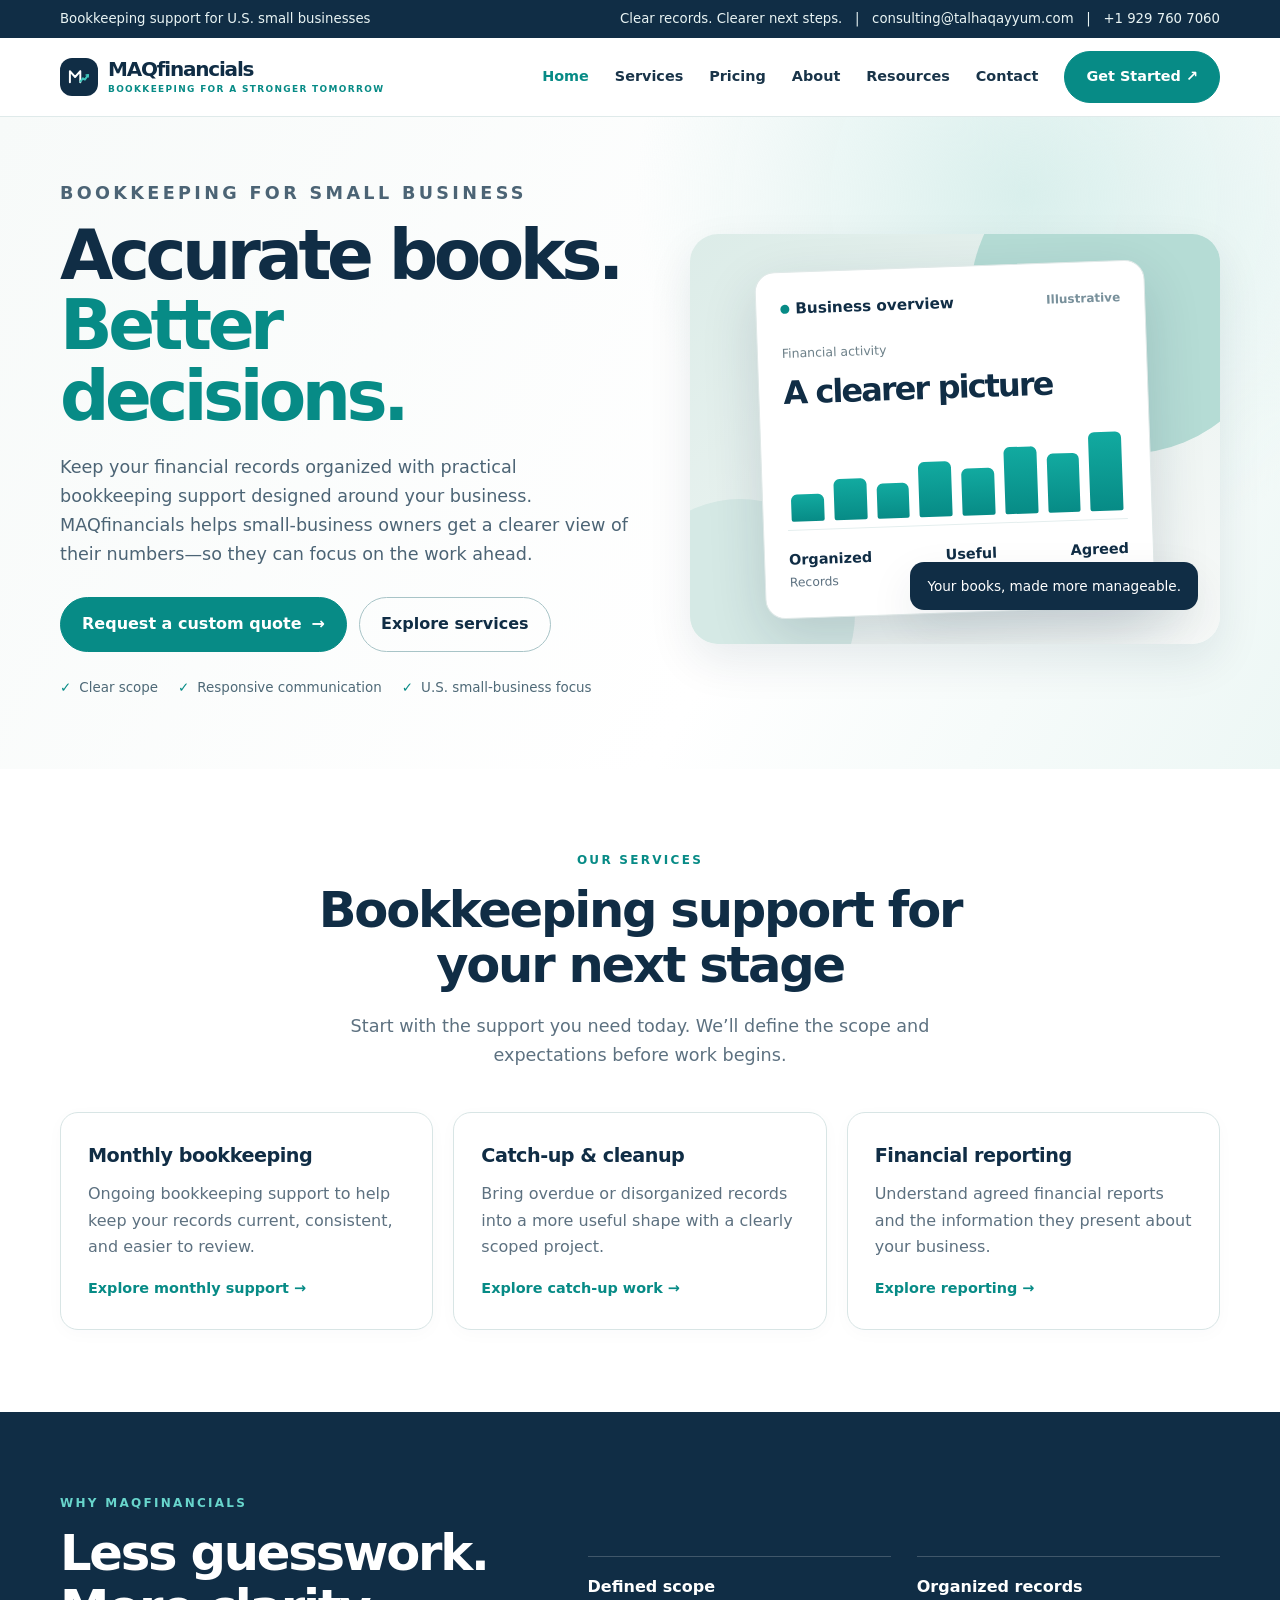
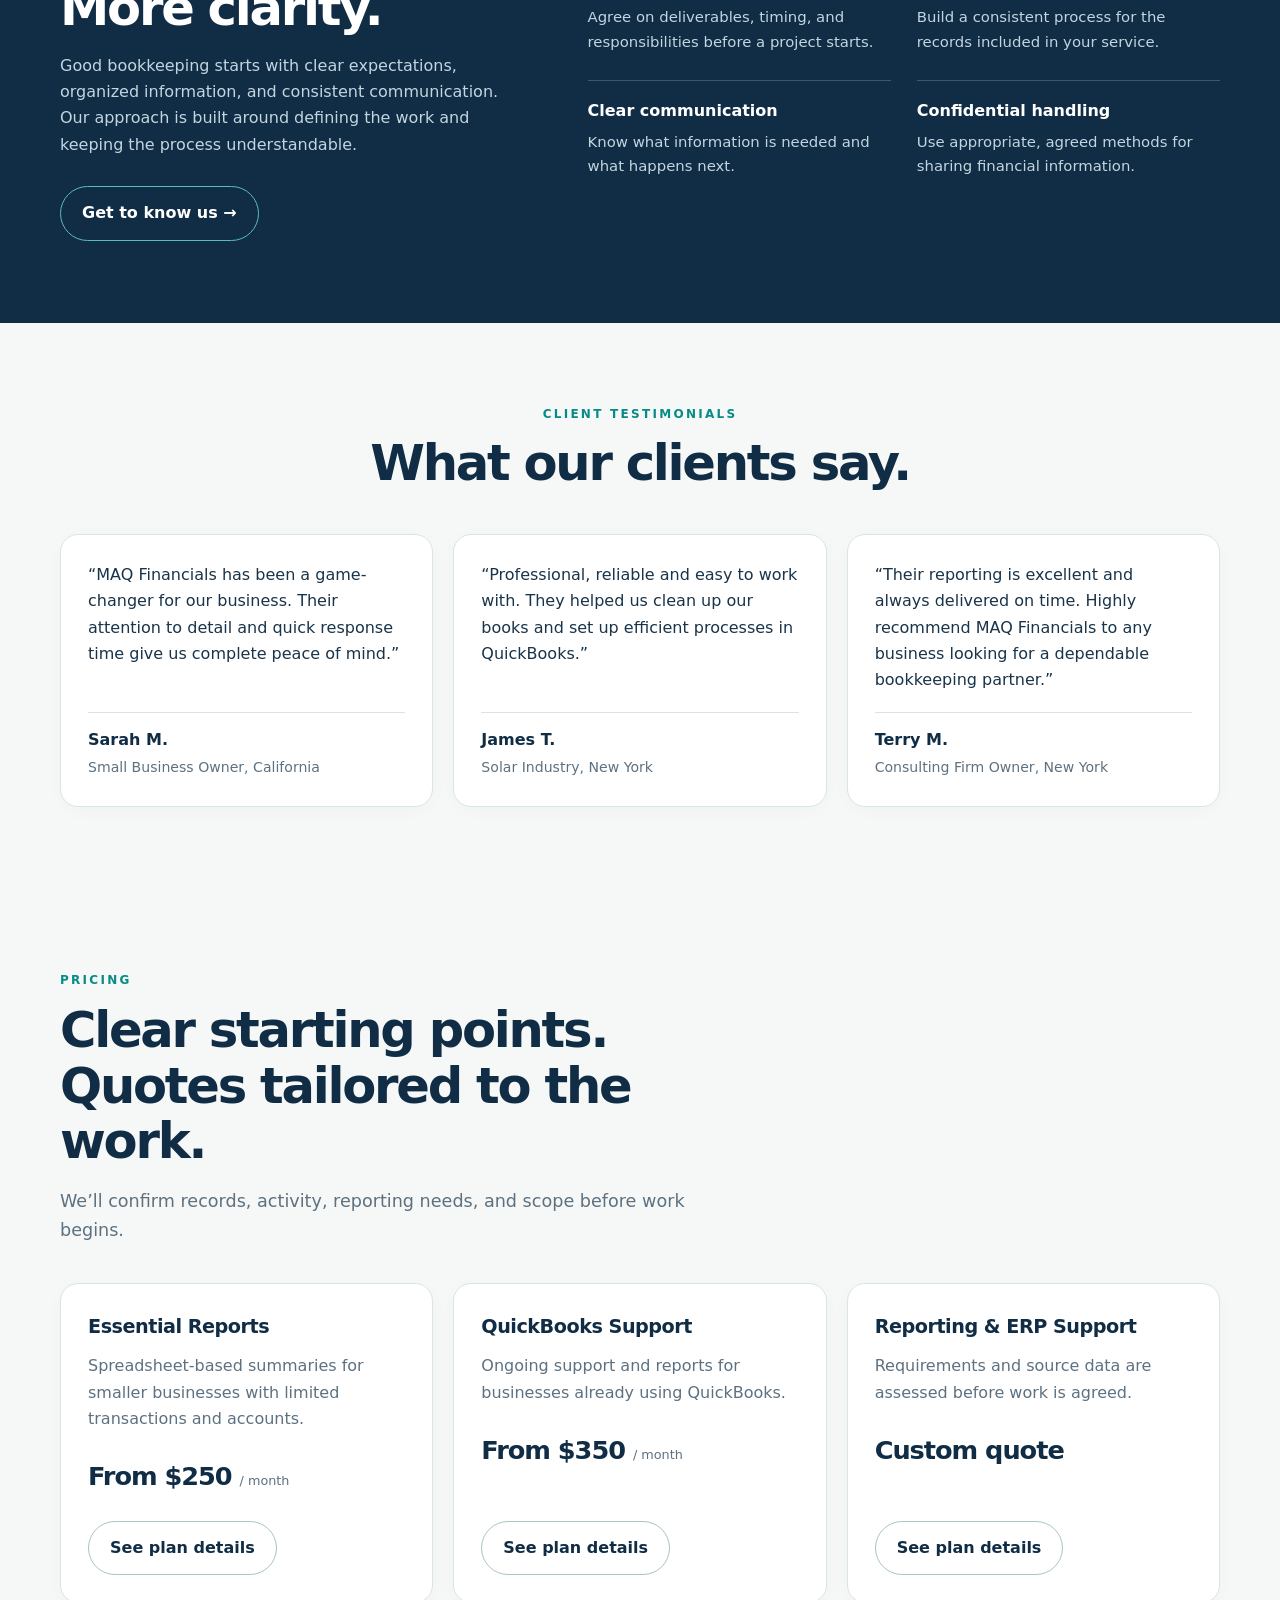
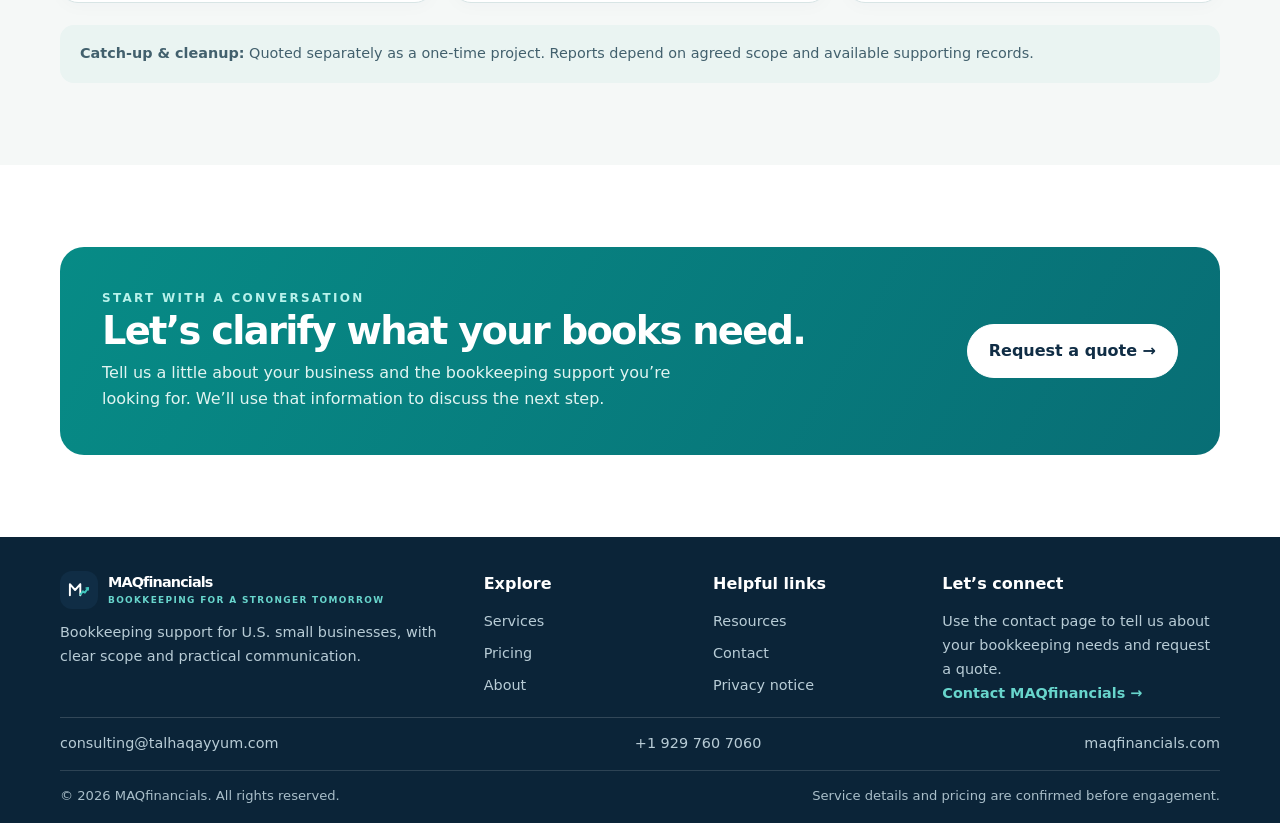
==== commit 7db353ae: "Refresh footer contact layout" ====
--- a/index.html
+++ b/index.html
@@ -1,4 +1,4 @@
-<!doctype html><html lang="en"><head><meta charset="utf-8"><meta name="viewport" content="width=device-width, initial-scale=1"><meta name="description" content="MAQfinancials offers bookkeeping support for U.S. small businesses, including monthly bookkeeping, catch-up and cleanup, and financial reporting. Request a custom quote."><title>MAQfinancials | Bookkeeping for Small Businesses</title><link rel="icon" type="image/svg+xml" href="assets/favicon.svg"><link rel="stylesheet" href="styles.css?v=20261030-footer-contact-left"></head><body>
+<!doctype html><html lang="en"><head><meta charset="utf-8"><meta name="viewport" content="width=device-width, initial-scale=1"><meta name="description" content="MAQfinancials offers bookkeeping support for U.S. small businesses, including monthly bookkeeping, catch-up and cleanup, and financial reporting. Request a custom quote."><title>MAQfinancials | Bookkeeping for Small Businesses</title><link rel="icon" type="image/svg+xml" href="assets/favicon.svg"><link rel="stylesheet" href="styles.css?v=20261030-footer-contact-balanced"></head><body>
 <div class="topbar"><div class="container"><span>Bookkeeping support for U.S. small businesses</span><span>Clear records. Clearer next steps. &nbsp; | &nbsp; <a href="mailto:consulting@talhaqayyum.com">consulting@talhaqayyum.com</a> &nbsp; | &nbsp; <a href="tel:+19297607060">+1 929 760 7060</a></span></div></div><header class="header"><div class="container nav"><a class="brand" href="index.html" aria-label="MAQfinancials home"><span class="brand-mark"><img src="assets/maq-mark.svg" alt="" width="26" height="26" aria-hidden="true"></span><span>MAQfinancials<small>BOOKKEEPING FOR A STRONGER TOMORROW</small></span></a><button class="menu-btn" aria-expanded="false" aria-label="Toggle navigation">Menu ☰</button><nav class="navlinks"><a class="active" href="index.html">Home</a><a href="services.html">Services</a><a href="pricing.html">Pricing</a><a href="about.html">About</a><a href="resources.html">Resources</a><a href="contact.html">Contact</a><a class="btn" href="contact.html">Get Started ↗</a></nav></div></header>
 <main><section class="hero"><div class="container hero-grid"><div><p class="eyebrow">Bookkeeping for small business</p><h1>Accurate books.<br><em>Better decisions.</em></h1><p>Keep your financial records organized with practical bookkeeping support designed around your business. MAQfinancials helps small-business owners get a clearer view of their numbers—so they can focus on the work ahead.</p><div class="actions"><a class="btn" href="contact.html">Request a custom quote <span>→</span></a><a class="btn secondary" href="services.html">Explore services</a></div><div class="microtrust"><span>Clear scope</span><span>Responsive communication</span><span>U.S. small-business focus</span></div></div><div class="hero-art" aria-label="Illustration of a financial dashboard"><div class="dashboard"><div class="dash-top"><span><span class="dot"></span>Business overview</span><span style="color:#78909b;font-size:.75rem">Illustrative</span></div><div class="dash-label">Financial activity</div><div class="dash-number">A clearer picture</div><div class="chart"><i style="height:32%"></i><i style="height:48%"></i><i style="height:41%"></i><i style="height:64%"></i><i style="height:55%"></i><i style="height:78%"></i><i style="height:68%"></i><i style="height:91%"></i></div><div class="dash-bottom"><span><strong>Organized</strong>Records</span><span><strong>Useful</strong>Reports</span><span><strong>Agreed</strong>Scope</span></div></div><div class="float-note">Your books, made more manageable.</div></div></div></section>
 <section class="section"><div class="container"><div class="section-head center"><p class="eyebrow">Our services</p><h2>Bookkeeping support for your next stage</h2><p class="lead" style="margin-inline:auto">Start with the support you need today. We’ll define the scope and expectations before work begins.</p></div><div class="grid3"><article class="card"><h3>Monthly bookkeeping</h3><p>Ongoing bookkeeping support to help keep your records current, consistent, and easier to review.</p><a class="textlink" href="services.html#monthly">Explore monthly support</a></article><article class="card"><h3>Catch-up &amp; cleanup</h3><p>Bring overdue or disorganized records into a more useful shape with a clearly scoped project.</p><a class="textlink" href="services.html#catchup">Explore catch-up work</a></article><article class="card"><h3>Financial reporting</h3><p>Understand agreed financial reports and the information they present about your business.</p><a class="textlink" href="services.html#reporting">Explore reporting</a></article></div></div></section>
--- a/styles.css
+++ b/styles.css
@@ -104,3 +104,13 @@
 /* Left-align footer contact details for a calmer layout */
 .footer-contact-strip{justify-content:flex-start!important;gap:10px 30px!important}
 @media(max-width:700px){.footer-contact-strip{justify-content:flex-start!important;align-items:flex-start!important;text-align:left;gap:8px 22px!important}}
+
+/* Give each footer contact detail its own balanced position */
+.footer-contact-strip{display:grid!important;grid-template-columns:1.35fr 1fr 1fr;align-items:center;justify-content:stretch!important;gap:10px 24px!important}
+.footer-contact-strip a:nth-child(1){justify-self:start}
+.footer-contact-strip a:nth-child(2){justify-self:center}
+.footer-contact-strip a:nth-child(3){justify-self:end}
+@media(max-width:700px){
+ .footer-contact-strip{grid-template-columns:1fr;justify-items:start;gap:8px!important;text-align:left!important;padding:12px 0!important}
+ .footer-contact-strip a:nth-child(1),.footer-contact-strip a:nth-child(2),.footer-contact-strip a:nth-child(3){justify-self:start}
+}
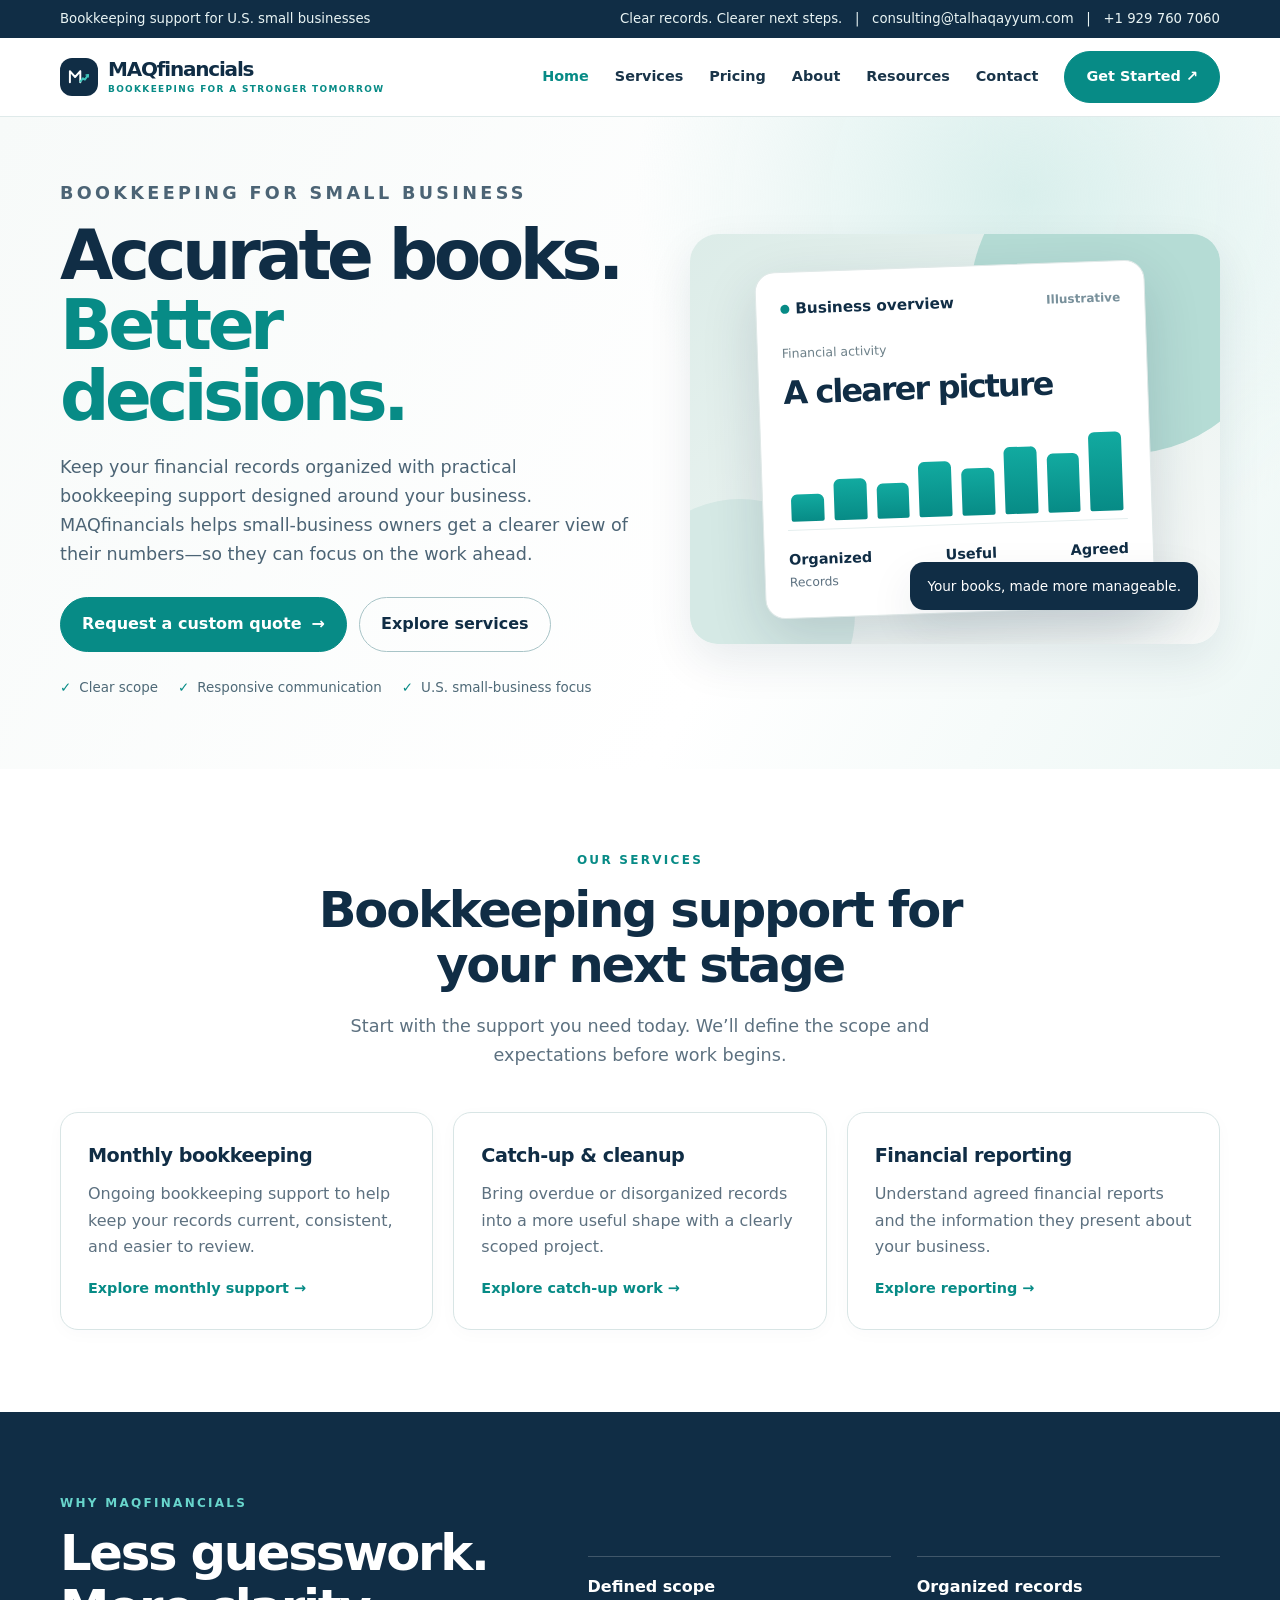
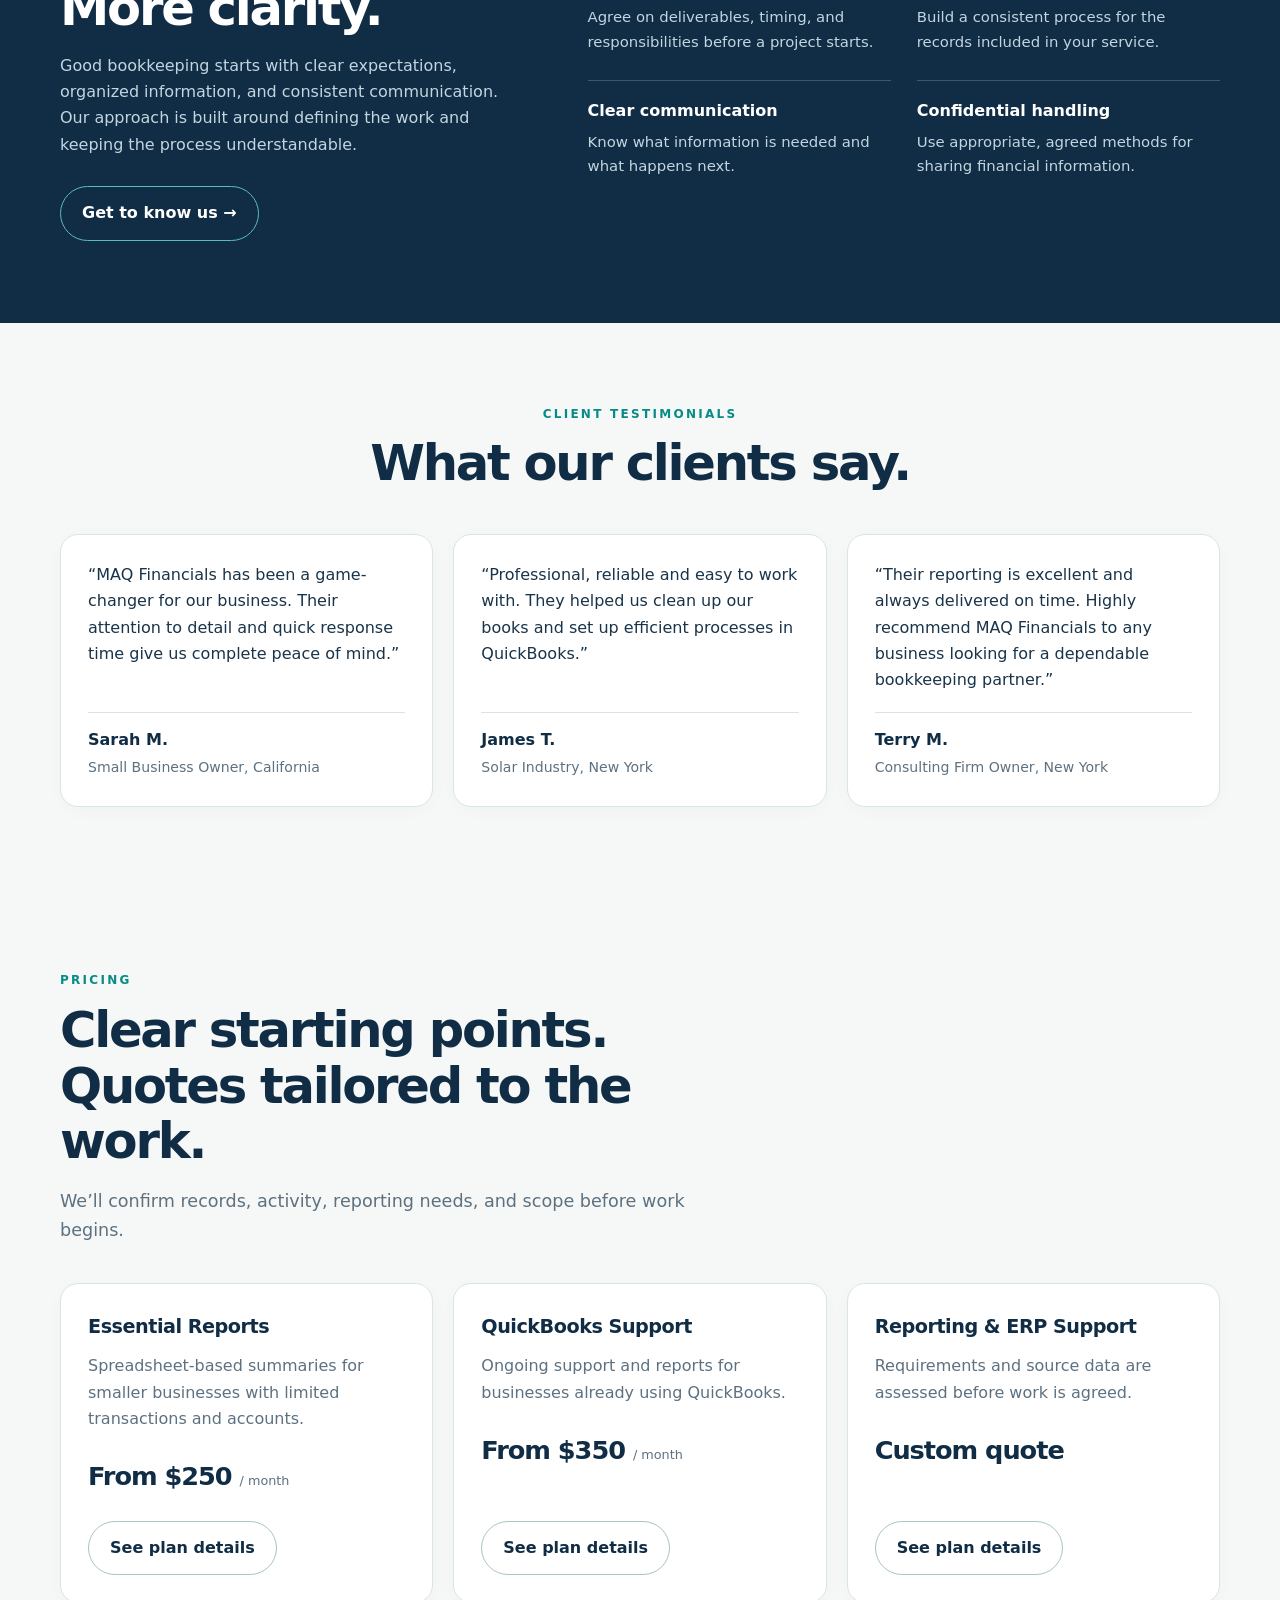
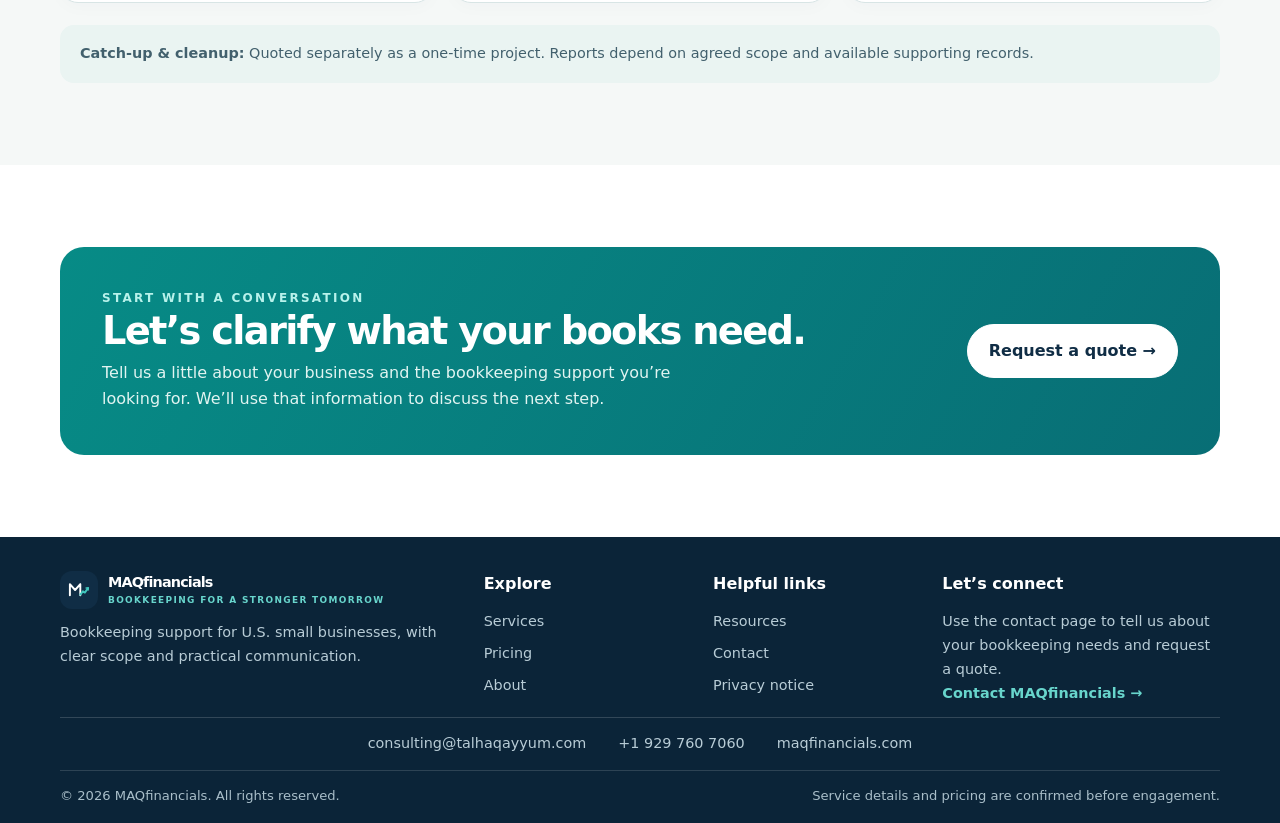
==== commit 60ed79ee: "Refresh centered footer contact layout" ====
--- a/index.html
+++ b/index.html
@@ -1,4 +1,4 @@
-<!doctype html><html lang="en"><head><meta charset="utf-8"><meta name="viewport" content="width=device-width, initial-scale=1"><meta name="description" content="MAQfinancials offers bookkeeping support for U.S. small businesses, including monthly bookkeeping, catch-up and cleanup, and financial reporting. Request a custom quote."><title>MAQfinancials | Bookkeeping for Small Businesses</title><link rel="icon" type="image/svg+xml" href="assets/favicon.svg"><link rel="stylesheet" href="styles.css?v=20261030-footer-contact-balanced"></head><body>
+<!doctype html><html lang="en"><head><meta charset="utf-8"><meta name="viewport" content="width=device-width, initial-scale=1"><meta name="description" content="MAQfinancials offers bookkeeping support for U.S. small businesses, including monthly bookkeeping, catch-up and cleanup, and financial reporting. Request a custom quote."><title>MAQfinancials | Bookkeeping for Small Businesses</title><link rel="icon" type="image/svg+xml" href="assets/favicon.svg"><link rel="stylesheet" href="styles.css?v=20261030-footer-contact-centered"></head><body>
 <div class="topbar"><div class="container"><span>Bookkeeping support for U.S. small businesses</span><span>Clear records. Clearer next steps. &nbsp; | &nbsp; <a href="mailto:consulting@talhaqayyum.com">consulting@talhaqayyum.com</a> &nbsp; | &nbsp; <a href="tel:+19297607060">+1 929 760 7060</a></span></div></div><header class="header"><div class="container nav"><a class="brand" href="index.html" aria-label="MAQfinancials home"><span class="brand-mark"><img src="assets/maq-mark.svg" alt="" width="26" height="26" aria-hidden="true"></span><span>MAQfinancials<small>BOOKKEEPING FOR A STRONGER TOMORROW</small></span></a><button class="menu-btn" aria-expanded="false" aria-label="Toggle navigation">Menu ☰</button><nav class="navlinks"><a class="active" href="index.html">Home</a><a href="services.html">Services</a><a href="pricing.html">Pricing</a><a href="about.html">About</a><a href="resources.html">Resources</a><a href="contact.html">Contact</a><a class="btn" href="contact.html">Get Started ↗</a></nav></div></header>
 <main><section class="hero"><div class="container hero-grid"><div><p class="eyebrow">Bookkeeping for small business</p><h1>Accurate books.<br><em>Better decisions.</em></h1><p>Keep your financial records organized with practical bookkeeping support designed around your business. MAQfinancials helps small-business owners get a clearer view of their numbers—so they can focus on the work ahead.</p><div class="actions"><a class="btn" href="contact.html">Request a custom quote <span>→</span></a><a class="btn secondary" href="services.html">Explore services</a></div><div class="microtrust"><span>Clear scope</span><span>Responsive communication</span><span>U.S. small-business focus</span></div></div><div class="hero-art" aria-label="Illustration of a financial dashboard"><div class="dashboard"><div class="dash-top"><span><span class="dot"></span>Business overview</span><span style="color:#78909b;font-size:.75rem">Illustrative</span></div><div class="dash-label">Financial activity</div><div class="dash-number">A clearer picture</div><div class="chart"><i style="height:32%"></i><i style="height:48%"></i><i style="height:41%"></i><i style="height:64%"></i><i style="height:55%"></i><i style="height:78%"></i><i style="height:68%"></i><i style="height:91%"></i></div><div class="dash-bottom"><span><strong>Organized</strong>Records</span><span><strong>Useful</strong>Reports</span><span><strong>Agreed</strong>Scope</span></div></div><div class="float-note">Your books, made more manageable.</div></div></div></section>
 <section class="section"><div class="container"><div class="section-head center"><p class="eyebrow">Our services</p><h2>Bookkeeping support for your next stage</h2><p class="lead" style="margin-inline:auto">Start with the support you need today. We’ll define the scope and expectations before work begins.</p></div><div class="grid3"><article class="card"><h3>Monthly bookkeeping</h3><p>Ongoing bookkeeping support to help keep your records current, consistent, and easier to review.</p><a class="textlink" href="services.html#monthly">Explore monthly support</a></article><article class="card"><h3>Catch-up &amp; cleanup</h3><p>Bring overdue or disorganized records into a more useful shape with a clearly scoped project.</p><a class="textlink" href="services.html#catchup">Explore catch-up work</a></article><article class="card"><h3>Financial reporting</h3><p>Understand agreed financial reports and the information they present about your business.</p><a class="textlink" href="services.html#reporting">Explore reporting</a></article></div></div></section>
--- a/styles.css
+++ b/styles.css
@@ -114,3 +114,7 @@
  .footer-contact-strip{grid-template-columns:1fr;justify-items:start;gap:8px!important;text-align:left!important;padding:12px 0!important}
  .footer-contact-strip a:nth-child(1),.footer-contact-strip a:nth-child(2),.footer-contact-strip a:nth-child(3){justify-self:start}
 }
+
+/* Center the footer contact row on laptop and desktop */
+.footer-contact-strip{display:flex!important;justify-content:center!important;align-items:center!important;gap:10px 32px!important;text-align:center}
+@media(max-width:700px){.footer-contact-strip{display:flex!important;justify-content:flex-start!important;align-items:flex-start!important;text-align:left;gap:8px!important}}
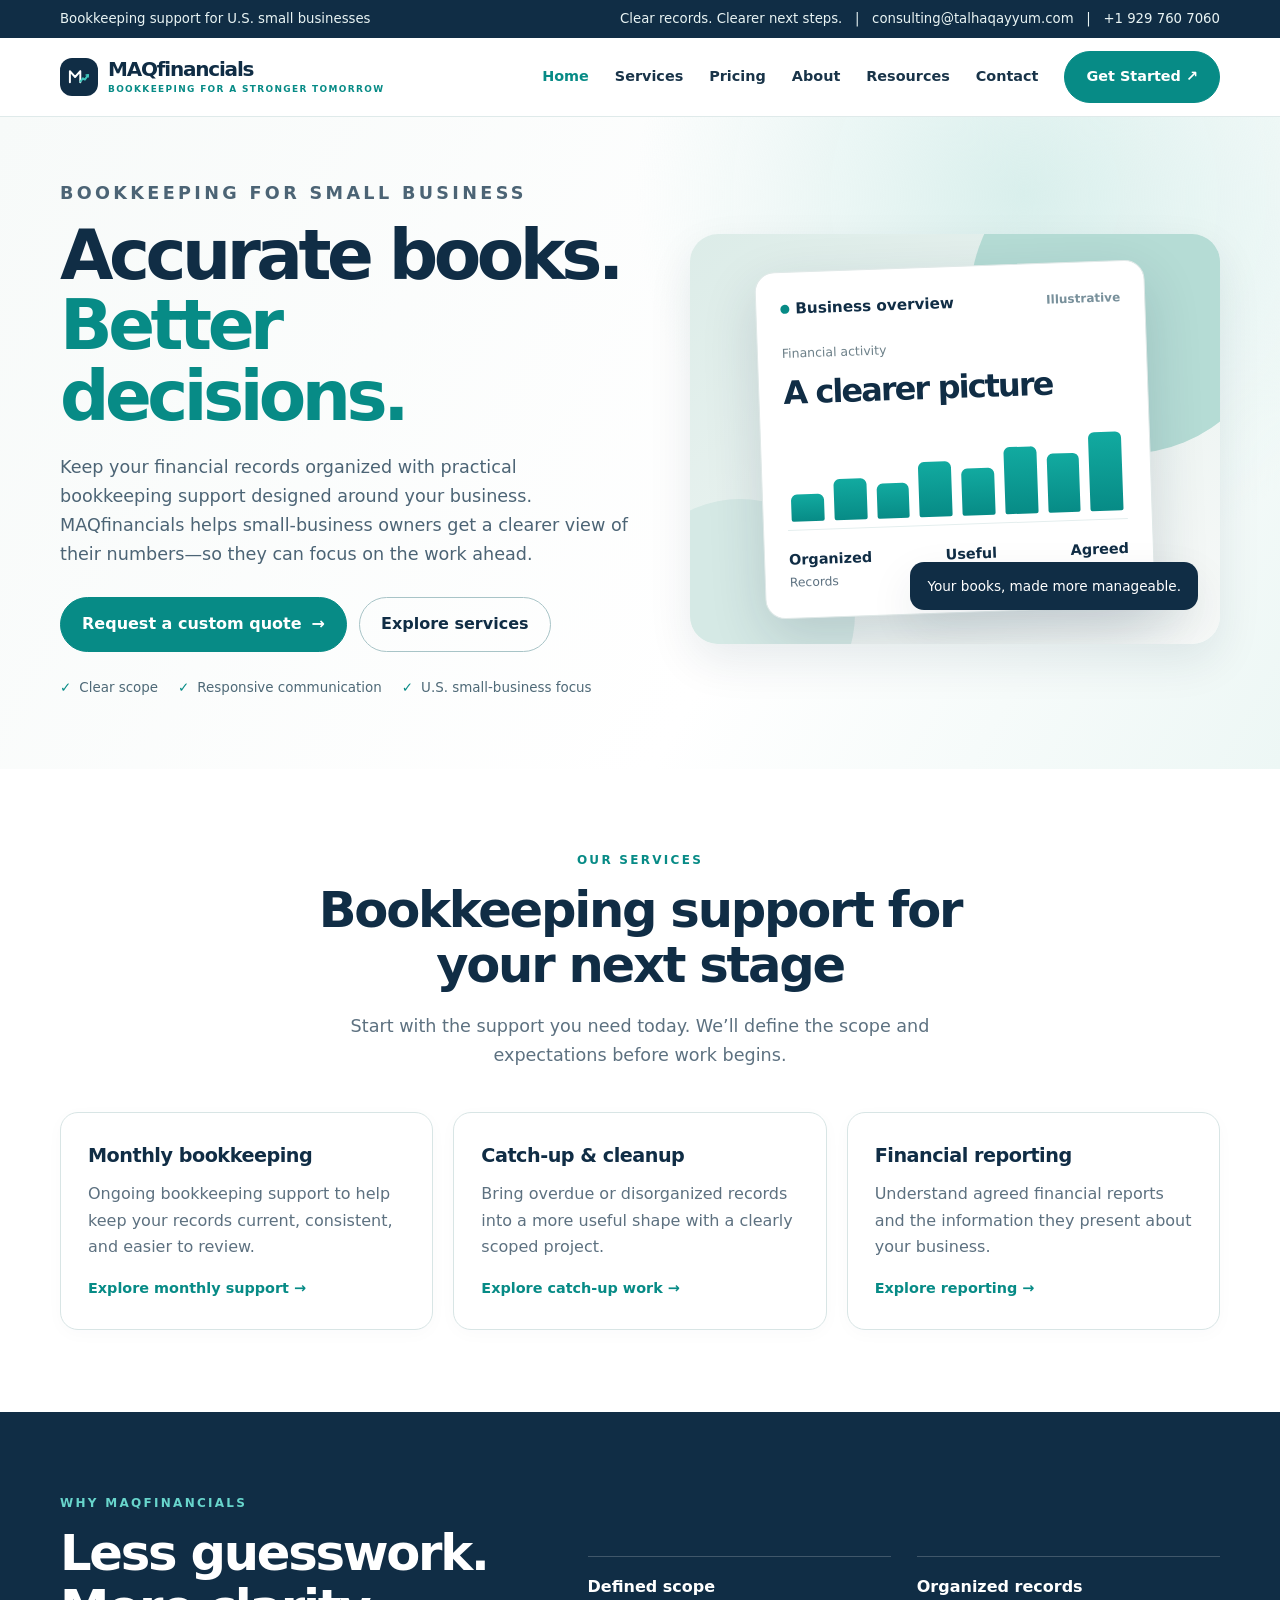
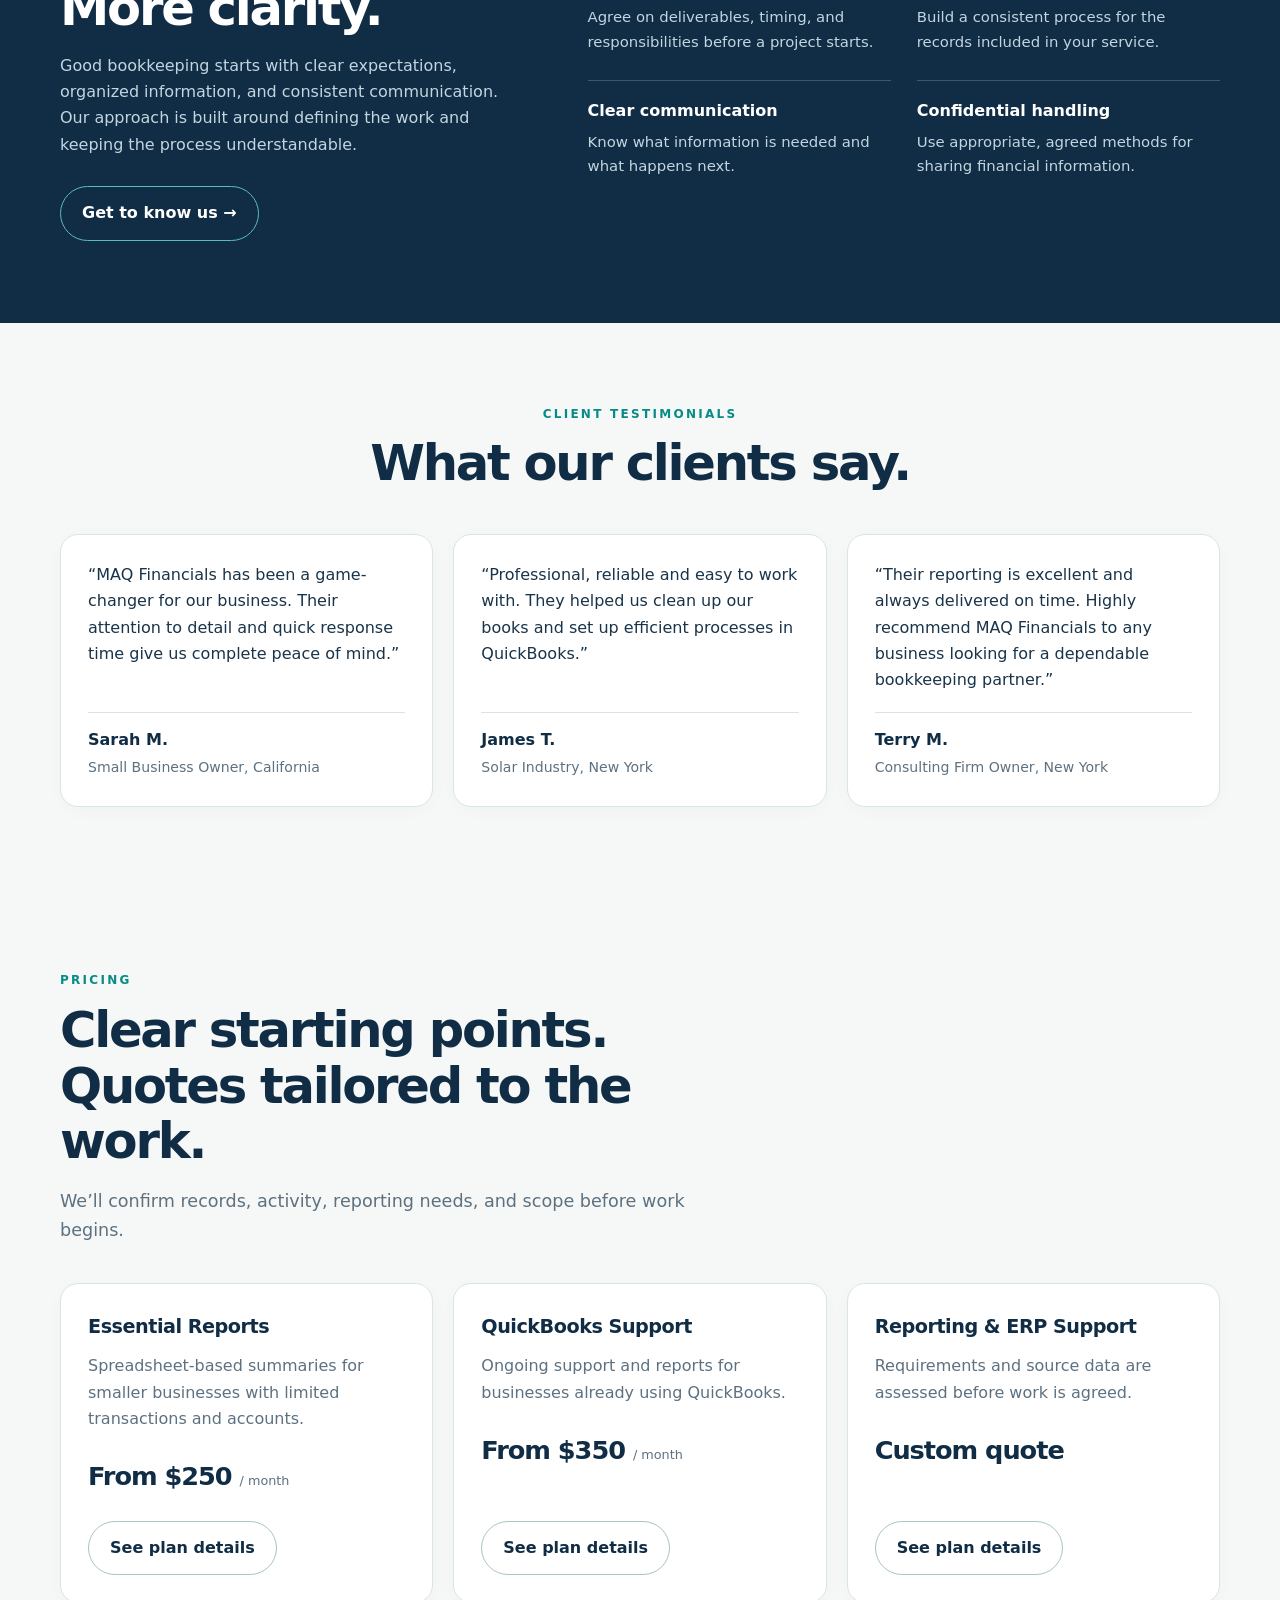
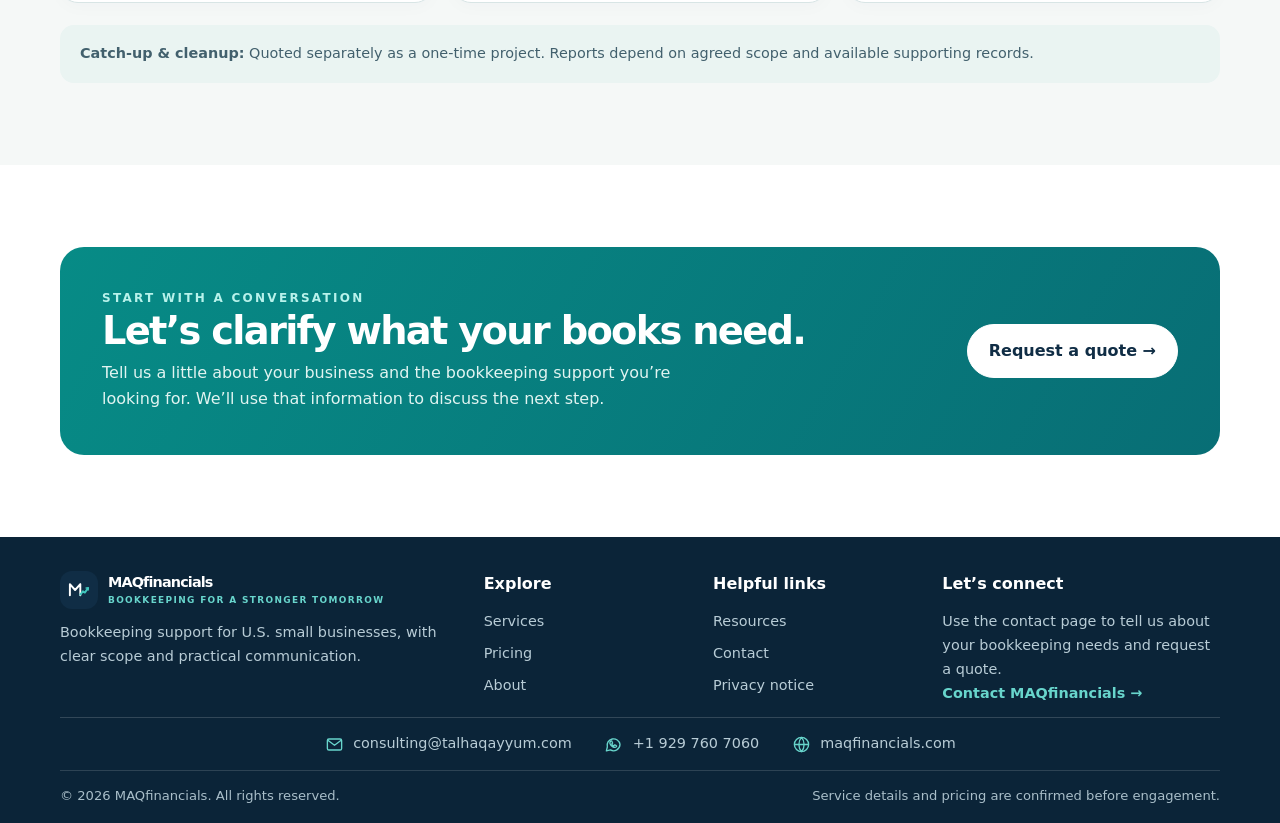
==== commit 012f4885: "Add footer contact icons" ====
--- a/index.html
+++ b/index.html
@@ -1,4 +1,4 @@
-<!doctype html><html lang="en"><head><meta charset="utf-8"><meta name="viewport" content="width=device-width, initial-scale=1"><meta name="description" content="MAQfinancials offers bookkeeping support for U.S. small businesses, including monthly bookkeeping, catch-up and cleanup, and financial reporting. Request a custom quote."><title>MAQfinancials | Bookkeeping for Small Businesses</title><link rel="icon" type="image/svg+xml" href="assets/favicon.svg"><link rel="stylesheet" href="styles.css?v=20261030-footer-contact-centered"></head><body>
+<!doctype html><html lang="en"><head><meta charset="utf-8"><meta name="viewport" content="width=device-width, initial-scale=1"><meta name="description" content="MAQfinancials offers bookkeeping support for U.S. small businesses, including monthly bookkeeping, catch-up and cleanup, and financial reporting. Request a custom quote."><title>MAQfinancials | Bookkeeping for Small Businesses</title><link rel="icon" type="image/svg+xml" href="assets/favicon.svg"><link rel="stylesheet" href="styles.css?v=20261030-footer-contact-icons"></head><body>
 <div class="topbar"><div class="container"><span>Bookkeeping support for U.S. small businesses</span><span>Clear records. Clearer next steps. &nbsp; | &nbsp; <a href="mailto:consulting@talhaqayyum.com">consulting@talhaqayyum.com</a> &nbsp; | &nbsp; <a href="tel:+19297607060">+1 929 760 7060</a></span></div></div><header class="header"><div class="container nav"><a class="brand" href="index.html" aria-label="MAQfinancials home"><span class="brand-mark"><img src="assets/maq-mark.svg" alt="" width="26" height="26" aria-hidden="true"></span><span>MAQfinancials<small>BOOKKEEPING FOR A STRONGER TOMORROW</small></span></a><button class="menu-btn" aria-expanded="false" aria-label="Toggle navigation">Menu ☰</button><nav class="navlinks"><a class="active" href="index.html">Home</a><a href="services.html">Services</a><a href="pricing.html">Pricing</a><a href="about.html">About</a><a href="resources.html">Resources</a><a href="contact.html">Contact</a><a class="btn" href="contact.html">Get Started ↗</a></nav></div></header>
 <main><section class="hero"><div class="container hero-grid"><div><p class="eyebrow">Bookkeeping for small business</p><h1>Accurate books.<br><em>Better decisions.</em></h1><p>Keep your financial records organized with practical bookkeeping support designed around your business. MAQfinancials helps small-business owners get a clearer view of their numbers—so they can focus on the work ahead.</p><div class="actions"><a class="btn" href="contact.html">Request a custom quote <span>→</span></a><a class="btn secondary" href="services.html">Explore services</a></div><div class="microtrust"><span>Clear scope</span><span>Responsive communication</span><span>U.S. small-business focus</span></div></div><div class="hero-art" aria-label="Illustration of a financial dashboard"><div class="dashboard"><div class="dash-top"><span><span class="dot"></span>Business overview</span><span style="color:#78909b;font-size:.75rem">Illustrative</span></div><div class="dash-label">Financial activity</div><div class="dash-number">A clearer picture</div><div class="chart"><i style="height:32%"></i><i style="height:48%"></i><i style="height:41%"></i><i style="height:64%"></i><i style="height:55%"></i><i style="height:78%"></i><i style="height:68%"></i><i style="height:91%"></i></div><div class="dash-bottom"><span><strong>Organized</strong>Records</span><span><strong>Useful</strong>Reports</span><span><strong>Agreed</strong>Scope</span></div></div><div class="float-note">Your books, made more manageable.</div></div></div></section>
 <section class="section"><div class="container"><div class="section-head center"><p class="eyebrow">Our services</p><h2>Bookkeeping support for your next stage</h2><p class="lead" style="margin-inline:auto">Start with the support you need today. We’ll define the scope and expectations before work begins.</p></div><div class="grid3"><article class="card"><h3>Monthly bookkeeping</h3><p>Ongoing bookkeeping support to help keep your records current, consistent, and easier to review.</p><a class="textlink" href="services.html#monthly">Explore monthly support</a></article><article class="card"><h3>Catch-up &amp; cleanup</h3><p>Bring overdue or disorganized records into a more useful shape with a clearly scoped project.</p><a class="textlink" href="services.html#catchup">Explore catch-up work</a></article><article class="card"><h3>Financial reporting</h3><p>Understand agreed financial reports and the information they present about your business.</p><a class="textlink" href="services.html#reporting">Explore reporting</a></article></div></div></section>
@@ -6,4 +6,4 @@
 <section class="section tint testimonials-section"><div class="container"><div class="section-head center"><p class="eyebrow">Client testimonials</p><h2>What our clients say.</h2></div><div class="grid3 testimonials"><article class="card testimonial-card"><blockquote class="testimonial-quote">“MAQ Financials has been a game-changer for our business. Their attention to detail and quick response time give us complete peace of mind.”</blockquote><div class="testimonial-attribution"><strong>Sarah M.</strong><span>Small Business Owner, California</span></div></article><article class="card testimonial-card"><blockquote class="testimonial-quote">“Professional, reliable and easy to work with. They helped us clean up our books and set up efficient processes in QuickBooks.”</blockquote><div class="testimonial-attribution"><strong>James T.</strong><span>Solar Industry, New York</span></div></article><article class="card testimonial-card"><blockquote class="testimonial-quote">“Their reporting is excellent and always delivered on time. Highly recommend MAQ Financials to any business looking for a dependable bookkeeping partner.”</blockquote><div class="testimonial-attribution"><strong>Terry M.</strong><span>Consulting Firm Owner, New York</span></div></article></div></div></section>
 <section class="section tint"><div class="container"><div class="section-head"><p class="eyebrow">Pricing</p><h2>Clear starting points.<br>Quotes tailored to the work.</h2><p class="lead">We’ll confirm records, activity, reporting needs, and scope before work begins.</p></div><div class="grid3"><article class="card price-card"><h3>Essential Reports</h3><p>Spreadsheet-based summaries for smaller businesses with limited transactions and accounts.</p><div class="price">From $250 <small>/ month</small></div><a class="btn secondary" href="pricing.html">See plan details</a></article><article class="card price-card"><h3>QuickBooks Support</h3><p>Ongoing support and reports for businesses already using QuickBooks.</p><div class="price">From $350 <small>/ month</small></div><a class="btn secondary" href="pricing.html">See plan details</a></article><article class="card price-card"><h3>Reporting &amp; ERP Support</h3><p>Requirements and source data are assessed before work is agreed.</p><div class="price">Custom quote</div><a class="btn secondary" href="pricing.html">See plan details</a></article></div><div class="price-note"><strong>Catch-up &amp; cleanup:</strong> Quoted separately as a one-time project. Reports depend on agreed scope and available supporting records.</div></div></section>
 <section class="section"><div class="container"><div class="cta"><div><p class="eyebrow" style="color:#b8f2eb">Start with a conversation</p><h2>Let’s clarify what your books need.</h2><p>Tell us a little about your business and the bookkeeping support you’re looking for. We’ll use that information to discuss the next step.</p></div><a class="btn light" href="contact.html">Request a quote →</a></div></div></section></main>
-<footer class="footer"><div class="container"><div class="footer-grid"><div><a class="brand" href="index.html"><span class="brand-mark"><img src="assets/maq-mark.svg" alt="" width="26" height="26" aria-hidden="true"></span><span>MAQfinancials<small style="color:#68d5cc">BOOKKEEPING FOR A STRONGER TOMORROW</small></span></a><p>Bookkeeping support for U.S. small businesses, with clear scope and practical communication.</p></div><div><h4>Explore</h4><div class="footer-links"><a href="services.html">Services</a><a href="pricing.html">Pricing</a><a href="about.html">About</a></div></div><div><h4>Helpful links</h4><div class="footer-links"><a href="resources.html">Resources</a><a href="contact.html">Contact</a><a href="privacy.html">Privacy notice</a></div></div><div><h4>Let’s connect</h4><p>Use the contact page to tell us about your bookkeeping needs and request a quote.</p><a class="textlink" style="color:#68d5cc" href="contact.html">Contact MAQfinancials</a></div></div><div class="footer-contact-strip" style="display:flex;flex-wrap:wrap;gap:12px 24px;padding:18px 0;border-top:1px solid rgba(255,255,255,.16);font-size:.92rem"><a href="mailto:consulting@talhaqayyum.com">consulting@talhaqayyum.com</a><a href="tel:+19297607060">+1 929 760 7060</a><a href="https://maqfinancials.com">maqfinancials.com</a></div><div class="footer-bottom"><span>© <span data-year></span> MAQfinancials. All rights reserved.</span><span>Service details and pricing are confirmed before engagement.</span></div></div></footer><script src="script.js"></script></body></html>
+<footer class="footer"><div class="container"><div class="footer-grid"><div><a class="brand" href="index.html"><span class="brand-mark"><img src="assets/maq-mark.svg" alt="" width="26" height="26" aria-hidden="true"></span><span>MAQfinancials<small style="color:#68d5cc">BOOKKEEPING FOR A STRONGER TOMORROW</small></span></a><p>Bookkeeping support for U.S. small businesses, with clear scope and practical communication.</p></div><div><h4>Explore</h4><div class="footer-links"><a href="services.html">Services</a><a href="pricing.html">Pricing</a><a href="about.html">About</a></div></div><div><h4>Helpful links</h4><div class="footer-links"><a href="resources.html">Resources</a><a href="contact.html">Contact</a><a href="privacy.html">Privacy notice</a></div></div><div><h4>Let’s connect</h4><p>Use the contact page to tell us about your bookkeeping needs and request a quote.</p><a class="textlink" style="color:#68d5cc" href="contact.html">Contact MAQfinancials</a></div></div><div class="footer-contact-strip" style="display:flex;flex-wrap:wrap;gap:12px 24px;padding:18px 0;border-top:1px solid rgba(255,255,255,.16);font-size:.92rem"><a href="mailto:consulting@talhaqayyum.com"><span class="footer-contact-icon" aria-hidden="true"><svg viewBox="0 0 24 24"><rect x="3" y="5" width="18" height="14" rx="2"></rect><path d="m4 7 8 6 8-6"></path></svg></span>consulting@talhaqayyum.com</a><a href="tel:+19297607060"><span class="footer-contact-icon" aria-hidden="true"><svg viewBox="0 0 24 24"><path d="M20.2 11.7a8.2 8.2 0 0 1-12.1 7.2L3 20l1.2-4.8a8.2 8.2 0 1 1 16-3.5Z"></path><path d="M8.2 8.1c.2-.5.5-.6.8-.6h.5c.2 0 .4.1.5.4l.8 1.8c.1.2.1.4-.1.6l-.6.7c-.2.2-.2.4-.1.6.4.8 1.1 1.5 1.9 2 .2.1.4.1.6-.1l.7-.8c.2-.2.4-.2.6-.1l1.7.8c.3.1.4.3.4.5 0 .3-.1.8-.4 1.1-.4.4-1 .7-1.7.7-.8 0-1.8-.3-3.1-1.1-1.6-1-2.7-2.5-3-3.4-.4-.9-.3-1.8 0-2.4.2-.4.4-.6.5-.7Z"></path></svg></span>+1 929 760 7060</a><a href="https://maqfinancials.com"><span class="footer-contact-icon" aria-hidden="true"><svg viewBox="0 0 24 24"><circle cx="12" cy="12" r="9"></circle><path d="M3.5 12h17M12 3c2.2 2.4 3.3 5.4 3.3 9s-1.1 6.6-3.3 9c-2.2-2.4-3.3-5.4-3.3-9S9.8 5.4 12 3Z"></path></svg></span>maqfinancials.com</a></div><div class="footer-bottom"><span>© <span data-year></span> MAQfinancials. All rights reserved.</span><span>Service details and pricing are confirmed before engagement.</span></div></div></footer><script src="script.js"></script></body></html>
--- a/styles.css
+++ b/styles.css
@@ -118,3 +118,9 @@
 /* Center the footer contact row on laptop and desktop */
 .footer-contact-strip{display:flex!important;justify-content:center!important;align-items:center!important;gap:10px 32px!important;text-align:center}
 @media(max-width:700px){.footer-contact-strip{display:flex!important;justify-content:flex-start!important;align-items:flex-start!important;text-align:left;gap:8px!important}}
+
+/* Consistent icons for footer contact details */
+.footer-contact-strip a{display:inline-flex;align-items:center;gap:9px;white-space:nowrap}
+.footer-contact-icon{width:20px;height:20px;flex:0 0 20px;display:inline-grid;place-items:center;color:#68d5cc}
+.footer-contact-icon svg{width:19px;height:19px;fill:none;stroke:currentColor;stroke-width:1.7;stroke-linecap:round;stroke-linejoin:round}
+@media(max-width:700px){.footer-contact-strip a{white-space:normal}}
